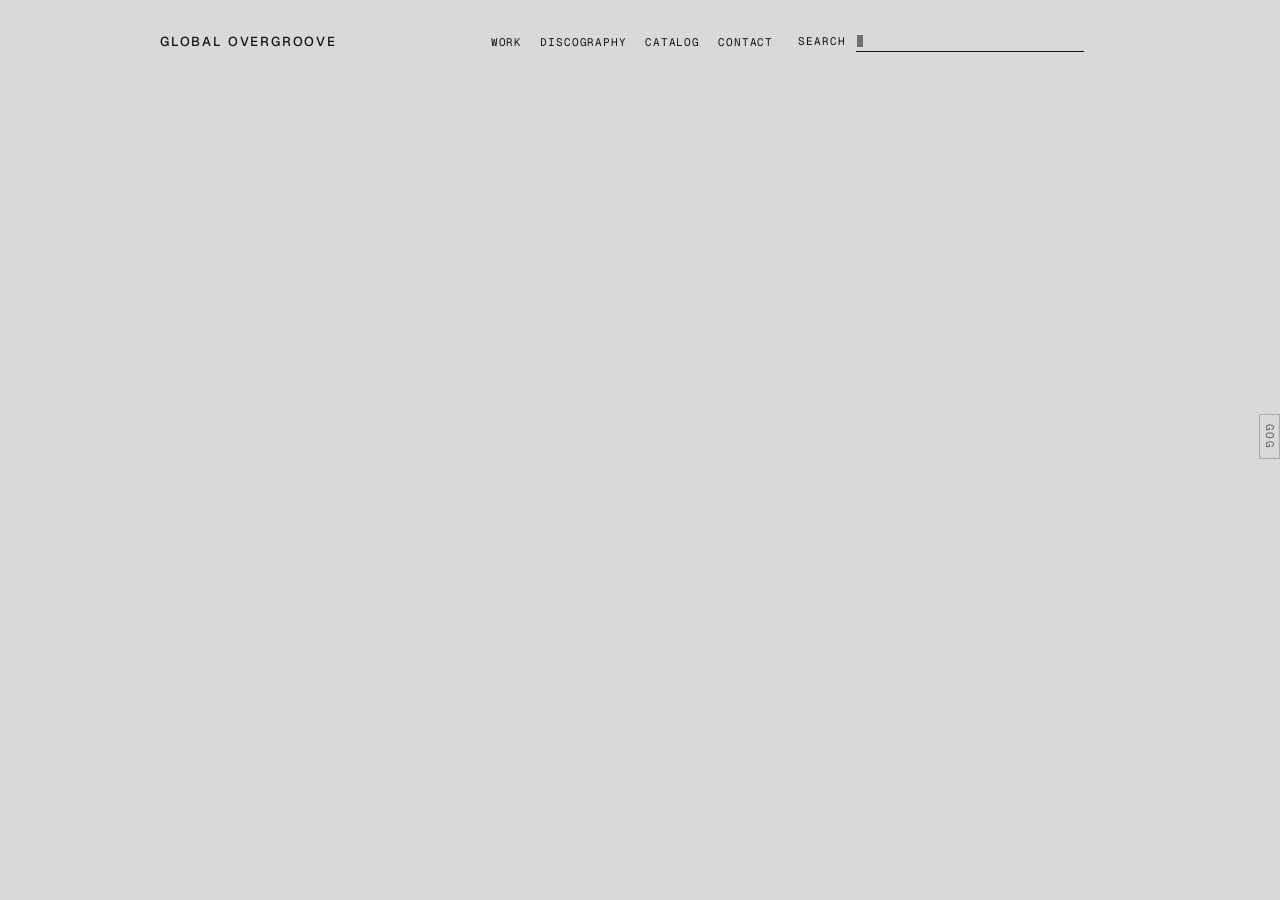
==== index.html @ 523c3e11 "Projects: no dot headings, no bottom index number; landing side banner in quiet silver Geist Mono Co" ====
<!DOCTYPE html>
<html lang="en">
<head>
<meta charset="utf-8">
<meta name="viewport" content="width=device-width, initial-scale=1, viewport-fit=cover">

<!-- =====================================================================
     LANDING PAGE  (site root: /index.html)
     CONTENT BLOCK  -  THIS IS THE ONLY PART YOU NEED TO EDIT HERE
     =====================================================================
     The site title and the menu (always open here, with the search) come
     from assets/site.js. Below them, optional info lines, text and an image.

     Rules:
       - Keep the quotation marks "like this" and the commas at line ends.
       - A quotation mark inside a value needs a backslash: "12\" LP"
     ===================================================================== -->
<script>
const PAGE = {

  root: "",                      // path back to the site root: "" here (top folder)
  menuFixed: true,               // the menu is always open on this page, without the arrow

  browserTitle: "Global Overgroove",     // text on the browser tab
  sideTab: "GOG",                // text in the black box on the right edge. "" hides it

  /* ---- INFO LINES (left column):  [ "label", "value" ]. [] hides them ---- */
  info: [],

  /* ---- TEXT (left column): list of paragraphs, [] hides it ---------- */
  text: [],

  /* ---- IMAGE (right column, 3:2 landscape). "" = no image ----------- */
  figure: { src: "", alt: "" },
};
</script>
<!-- ===================== END OF CONTENT BLOCK ===================== -->

<title>Global Overgroove</title>
<link rel="preconnect" href="https://fonts.googleapis.com">
<link rel="preconnect" href="https://fonts.gstatic.com" crossorigin>
<link href="https://fonts.googleapis.com/css2?family=Geist:wght@400;500;600&family=Geist+Mono:wght@400;500&family=IBM+Plex+Sans+Condensed:wght@400;500;700&family=IBM+Plex+Mono:wght@400;500&family=Zen+Kaku+Gothic+New:wght@400;500;700&display=swap" rel="stylesheet">
<link rel="stylesheet" href="assets/base.css">
<script src="assets/site.js"></script>
<style>
/* landing page only: the same two columns as the list pages */
/* side banner: quiet, silver like the page, small Geist Mono */
.tab-side{background:var(--paper);color:var(--ink);box-shadow:inset 0 0 0 1px var(--rule);font:400 11px/1 var(--nav-mono);letter-spacing:.12em;padding:10px 5px;opacity:.6}
.cols{display:grid;grid-template-columns:minmax(0,1fr) minmax(0,2fr);gap:0 22px;align-items:start;margin-top:28px}
.text{margin:0 0 18px}
.text p{margin:0 0 .8em;font:400 15px/1.55 var(--label);hyphens:auto}
.text p:last-child{margin-bottom:0}
.meta{display:grid;grid-template-columns:auto 1fr;gap:4px 28px;margin:0 0 18px;font-size:14px}
.meta dt{letter-spacing:.14em}
.meta dd{margin:0;font-family:var(--value);font-size:13px}
.fig-wrap{margin:0}
.frame{position:relative;aspect-ratio:1.6/1}
.frame img{position:absolute;inset:0;width:100%;height:100%;object-fit:cover;display:block;background:var(--paper)}
[hidden]{display:none!important}
@media (max-width:760px){.cols{grid-template-columns:minmax(0,1fr)}}
</style>
</head>
<body>
<div class="page" id="top">

  <h1 class="sr" id="h1">Global Overgroove</h1>
  <nav class="site" id="site"></nav>

  <div class="tabs-side" id="tabs-side"><div class="tab-side" id="tab-side" aria-hidden="true"></div></div>

  <div class="cols" id="cols">
    <main>
      <dl class="meta" id="info"></dl>
      <div class="text" id="text"></div>
    </main>
    <aside>
      <figure class="fig-wrap" id="fig"></figure>
    </aside>
  </div>
</div>

<script src="assets/base.js"></script>
<!-- LANDING BUILDER. Reads the PAGE block above. No need to edit. -->
<script>
(function(){
  try {
    var C = PAGE, root = C.root || '', S = (typeof SITE !== 'undefined') ? SITE : {};
    function $(id){ return document.getElementById(id); }
    function el(tag, cls, text){ var e=document.createElement(tag); if(cls) e.className=cls; if(text!=null) e.textContent=text; return e; }

    document.title = C.browserTitle;
    if (S.title) $('h1').textContent = S.title;
    if (C.sideTab) $('tab-side').textContent = C.sideTab;
    else { $('tabs-side').remove(); document.querySelector('.page').classList.add('no-tabs'); }

    (C.info || []).forEach(function(r){ $('info').appendChild(el('dt', null, r[0])); $('info').appendChild(el('dd', null, r[1])); });
    $('info').hidden = !(C.info || []).length;
    (C.text || []).forEach(function(t){ var p = el('p'); p.innerHTML = t; $('text').appendChild(p); });
    $('text').hidden = !(C.text || []).length;

    var f = C.figure || {};
    if (f.src){ var fr = el('div', 'frame'), im = new Image(); im.src = root + f.src; im.alt = f.alt || ''; im.onerror = function(){ im.hidden = true; }; fr.appendChild(im); $('fig').appendChild(fr); }
    $('cols').hidden = !(C.info || []).length && !(C.text || []).length && !f.src;
  } catch (e) {
    console.error(e);
    document.body.insertAdjacentHTML('afterbegin', '<p style="padding:12px;font:14px monospace">Content error: check the quotation marks and commas in the content block at the top of the file.</p>');
  }
})();
</script>
</body>
</html>
---- assets/base.css ----
/* BASE STYLE SHEET - shared by every page: colours, fonts, menu, logo, index tabs.
   Colours are the variables just below (paper / ink / rule); fonts are --label and --value.

   COLOUR SCHEME: light silver on every device (the visitor's dark mode is ignored).
   The dark accents are the ink elements: side tab, hovered rows, and the cover panel on
   Work, Discography and Catalog (see assets/list.css).
   To go back to following the visitor's light / dark setting, use the earlier values:
     light  --paper:#ECEBE6; --ink:#141413; --rule:#8d8b84; --tab-text:#ECEBE6
     dark   --paper:#171716; --ink:#E6E4DD; --rule:#6b6963; --tab-text:#171716  (inside @media (prefers-color-scheme:dark)) */
:root{
  --paper:#D9DAD8; --ink:#121313; --rule:#8a8c89; --tab-text:#D9DAD8; --accent:#7a3cf0;
  color-scheme:light;
  --label:"IBM Plex Sans Condensed","Zen Kaku Gothic New","Arial Narrow",Arial,sans-serif;
  --value:"IBM Plex Mono","Zen Kaku Gothic New",ui-monospace,Menlo,Consolas,monospace;
  --nav:"Geist","Helvetica Neue",Arial,sans-serif;     /* site title: the face of the page headings */
  --nav-mono:"Geist Mono",ui-monospace,Menlo,Consolas,monospace;   /* menu sections and search: the small label face */
  box-sizing:border-box;
  padding-top:env(safe-area-inset-top,0px);
  padding-bottom:env(safe-area-inset-bottom,0px);
}
*,*::before,*::after{box-sizing:border-box}
html{height:100%;scroll-behavior:smooth;scroll-padding-top:56px}
body{margin:0;background:var(--paper);color:var(--ink);font-family:var(--label);font-size:15px;line-height:1.35;min-height:100%}
.page{position:relative;max-width:1000px;margin:0 auto;padding:28px 56px 48px 20px;overflow-x:clip}
.page.no-tabs{padding-right:20px}
a{color:inherit;text-decoration-thickness:1px;text-underline-offset:3px}
a:focus-visible,button:focus-visible{outline:3px solid var(--ink);outline-offset:2px}
.sr{position:absolute;width:1px;height:1px;overflow:hidden;clip:rect(0 0 0 0);white-space:nowrap}

/* site bar: logo (links home) + menu title; stays visible while scrolling */
.site{position:relative;z-index:8;margin:0 0 12px;display:flex;flex-direction:column;align-items:stretch;gap:8px;background:var(--paper)}
.site-head{display:flex;align-items:center;gap:4px;min-height:24px}
.site-title{font:500 13px/1.3 var(--nav);letter-spacing:.14em;text-decoration:none;white-space:nowrap}
.site-title:hover{opacity:.7}
.logo{display:block;flex:none;width:20px;height:20px;color:var(--ink)}
.logo svg,.logo img{display:block;width:100%;height:100%}
.logo img{object-fit:contain;object-position:left center}
.logo:hover{opacity:.7}
.logo .ink{fill:currentColor}
.logo .cut{fill:var(--paper);stroke:none}
.logo .cutl{fill:none;stroke:var(--paper);stroke-linecap:round}

/* menu title + small thin chevron (right when closed, down when open) */
/* the arrow next to the title: opens and closes the menu */
.site-btn{display:flex;align-items:center;justify-content:center;width:22px;height:22px;background:transparent;color:var(--ink);border:0;padding:0;cursor:pointer}
.site-btn:hover::after{opacity:1}
.site-btn::after,.sub-btn::after{content:"";flex:none;width:4px;height:4px;border-right:1px solid currentColor;border-bottom:1px solid currentColor;opacity:.6;transform:rotate(-45deg);transition:transform .15s}
.site-btn[aria-expanded=true]::after,.sub-btn[aria-expanded=true]::after{transform:rotate(45deg) translate(-1px,-1px)}

/* menu list */
.site-menu{position:static;margin:0;padding:0;list-style:none;background:var(--paper);border-top:1px solid var(--rule);border-bottom:1px solid var(--rule)}
.site-menu li+li{border-top:1px solid var(--rule)}
.site-menu a{display:block;padding:6px 12px 6px 8px;font:400 11px/1.3 var(--nav-mono);letter-spacing:.08em;text-transform:uppercase;text-decoration:none}
.site-menu a::before{content:"";display:inline-block;width:1.2em}
.site-menu a[aria-current]::before{content:"\25CF"}
.site-menu a:hover,.site-menu a:focus-visible{background:var(--ink);color:var(--paper);outline:none}

/* sub-list: a line with its own chevron; the list folds open underneath, indented */
.sub-row{display:flex;align-items:stretch}
.sub-row>a{flex:1}
.sub-btn{display:flex;align-items:center;gap:.8em;background:transparent;color:inherit;border:0;padding:6px 12px 6px 8px;font:inherit;font-size:14px;letter-spacing:.08em;cursor:pointer;text-align:left}
.sub-btn.only{flex:1}
.sub-btn.only::before{content:"";display:inline-block;width:1.2em;margin-right:-.8em}
.sub-row>a+.sub-btn{border-left:1px solid var(--rule);padding:6px 12px}
.sub-btn:hover,.sub-btn:focus-visible{background:var(--ink);color:var(--paper);outline:none}
.site-menu ul{list-style:none;margin:0;padding:0;border-top:1px solid var(--rule)}
.site-menu ul[hidden]{display:none}
.site-menu ul a{padding-left:24px;font-size:13px}

/* index tabs: top = this page; side = this page (+ the next page as an outlined link) */
.tab-top{position:absolute;top:28px;right:0;background:var(--ink);color:var(--tab-text);font:700 64px/1 var(--label);height:70px;padding:0 0 0 14px;width:124px;overflow:hidden;white-space:nowrap}
.tab-top span{display:block;transform:translateX(18px);padding-top:3px}
.tabs-side{position:fixed;right:0;top:46%;z-index:5;display:flex;flex-direction:column;align-items:flex-end;gap:6px}
.tab-side{background:var(--ink);color:var(--tab-text);writing-mode:vertical-rl;font:500 16px/1 var(--value);padding:16px 8px;letter-spacing:.06em}
a.tab-side{text-decoration:none;cursor:pointer;background:var(--paper);color:var(--ink);box-shadow:inset 0 0 0 1px var(--ink)}
a.tab-side:hover,a.tab-side:focus-visible{background:var(--ink);color:var(--tab-text);outline:none}

/* project pages: the side index shows the project's number (001, 002 ...) in Geist Mono, and the
   outlined box under it leads to the next project (assets/base.js numbers them from site.js) */
.tabs-side.idx{gap:4px}
.tabs-side.idx .tab-side{font:500 11px/1 var(--nav-mono);letter-spacing:.08em;padding:10px 5px}
/* close: a small square top right with a thin x; back to Work (or, in C-Pentane, to the inventory) */
.close{position:fixed;top:calc(30px + env(safe-area-inset-top,0px));right:max(16px,env(safe-area-inset-right,0px));width:20px;height:20px;background:var(--paper);color:var(--ink);box-shadow:inset 0 0 0 1px var(--rule);z-index:7}
.close::before,.close::after{content:"";position:absolute;left:50%;top:50%;width:9px;height:1px;background:currentColor;transform:translate(-50%,-50%) rotate(45deg)}
.close::after{transform:translate(-50%,-50%) rotate(-45deg)}
.close:hover,.close:focus-visible{background:var(--ink);color:var(--paper);box-shadow:none;outline:none}
.close::selection{background:none}
@media (max-width:760px){.close{top:calc(14px + env(safe-area-inset-top,0px));right:max(12px,env(safe-area-inset-right,0px));z-index:10}}
@media (pointer:coarse){.close{width:28px;height:28px}}

.foot{margin-top:6px;font:400 12px var(--value);display:flex;justify-content:space-between;gap:12px;flex-wrap:wrap}

@media (max-width:760px){
  .page{padding:20px 44px 40px 12px}
  .page.no-tabs{padding-right:12px}
  .tab-top{font-size:48px;height:56px;width:100px;top:20px}
  .tab-side{font-size:18px;padding:12px 6px}
  .tabs-side.idx .tab-side{font-size:11px;padding:9px 4px}
  /* phones: only the title line stays at the top while scrolling; the menu scrolls away under it */
  .site{display:contents}
  .site-head{position:sticky;top:0;z-index:9;background:var(--paper);margin:-12px 0 0;padding:12px 0 10px}
  .site-menu{margin:0 0 12px}
  .site-menu[hidden] + *{margin-top:0}
}
/* search in the menu: label, one thin underlined line with a blinking block cursor; results drop below */
.nav-search{position:relative;display:flex;align-items:baseline;gap:10px;padding:8px 8px 6px}
.nav-label{flex:none;font:400 11px/1.3 var(--nav-mono);letter-spacing:.08em;text-transform:uppercase;transition:opacity .25s;cursor:text}
.nav-search.filled .nav-label{opacity:.4}
.nq-wrap{position:relative;flex:1;min-width:0;display:flex;border-bottom:1px solid var(--rule)}
.nav-search:focus-within .nq-wrap{border-bottom-color:var(--ink)}
.nq-wrap input{flex:1;min-width:0;width:100%;border:0;background:transparent;color:var(--ink);font:400 11px/1.3 var(--nav-mono);letter-spacing:.04em;padding:2px 0;outline:none;border-radius:0;-webkit-appearance:none;appearance:none;caret-color:transparent}
.nq-wrap.native input{caret-color:var(--ink)}
.nq-wrap input::-webkit-search-cancel-button{display:none}
.nq-measure{position:absolute;visibility:hidden;white-space:pre;font:400 11px var(--nav-mono);letter-spacing:.04em;pointer-events:none}
.nq-cursor{position:absolute;top:50%;left:0;width:6px;height:12px;margin-top:-6px;background:#6f706e;pointer-events:none;animation:nq-blink 1.06s steps(1,end) infinite}
.nq-cursor.typing{animation:none}
.nq-cursor[hidden]{display:none}
@keyframes nq-blink{0%{opacity:1}50%{opacity:0}}
.nav-hits{position:absolute;left:0;top:100%;margin:4px 0 0;padding:0;list-style:none;width:420px;max-width:calc(100vw - 32px);background:var(--paper);border:1px solid var(--rule);z-index:10}
.nav-hits li+li{border-top:1px solid var(--rule)}
.site-menu .nav-hits a,.nav-hits .soon,.nav-hits .none{display:flex;justify-content:space-between;align-items:baseline;gap:12px;padding:5px 8px;text-transform:none;letter-spacing:0}
.site-menu .nav-hits a::before{display:none}
.nav-hits b{font:500 12px/1.3 var(--nav);letter-spacing:.01em;white-space:nowrap;overflow:hidden;text-overflow:ellipsis}
.nav-hits span{font:400 10px var(--nav-mono);opacity:.7;white-space:nowrap}
.nav-hits .soon{opacity:.6}
.nav-hits .none{font:400 11px var(--nav-mono);opacity:.6}
.site-menu .nav-hits a.active{background:var(--ink);color:var(--paper)}
@media (prefers-reduced-motion:reduce){.nq-cursor{animation:none}.nav-label{transition:none}}

/* desktop: the menu opens to the right of the title as one line of sections;
   the chevron turns to point back left while it is open. Phones keep the vertical list above. */
@media (min-width:761px){
  /* the nav follows the list pages' two columns: title over the left column,
     the menu starting where the right column starts, so it lines up with the tables on every page */
  .site{position:sticky;top:env(safe-area-inset-top,0px);display:grid;grid-template-columns:minmax(0,1fr) minmax(0,2fr);gap:0 22px;align-items:center;min-height:28px}
  .site-menu{grid-column:2;display:flex;align-items:center;min-width:0;border:0;white-space:nowrap;margin-left:-1px}   /* section text starts where the table text starts */
  .site-menu[hidden]{display:none}
  .site-menu li+li{border-top:0}
  .site-menu a{position:relative;padding:3px 9px}
  .site-menu a::before{width:0}
  .site-menu a[aria-current]::before{content:"\25CF";position:absolute;left:1px;top:50%;transform:translateY(-52%);width:auto;margin:0;font-size:.65em}   /* the dot sits in the gap before the word */
  .nav-search{flex:1;min-width:120px;padding:0 0 0 16px}                 /* the search fills the rest of the row, up to the right edge */
  .nav-hits{left:auto;right:0}
  .site-btn[aria-expanded=true]::after{transform:rotate(135deg) translate(-1px,-1px)}
}


@media (pointer:coarse){.site-menu a,.sub-btn{padding-top:10px;padding-bottom:10px}}
/* phones zoom in on text fields under 16 px: keep search fields at 16 px on touch screens */
@media (pointer:coarse){.nq-wrap input,.nq-measure{font-size:16px}.nq-cursor{height:16px;margin-top:-8px;width:8px}}
@media (prefers-reduced-motion:reduce){html{scroll-behavior:auto}.site-btn::after,.sub-btn::after{transition:none}}
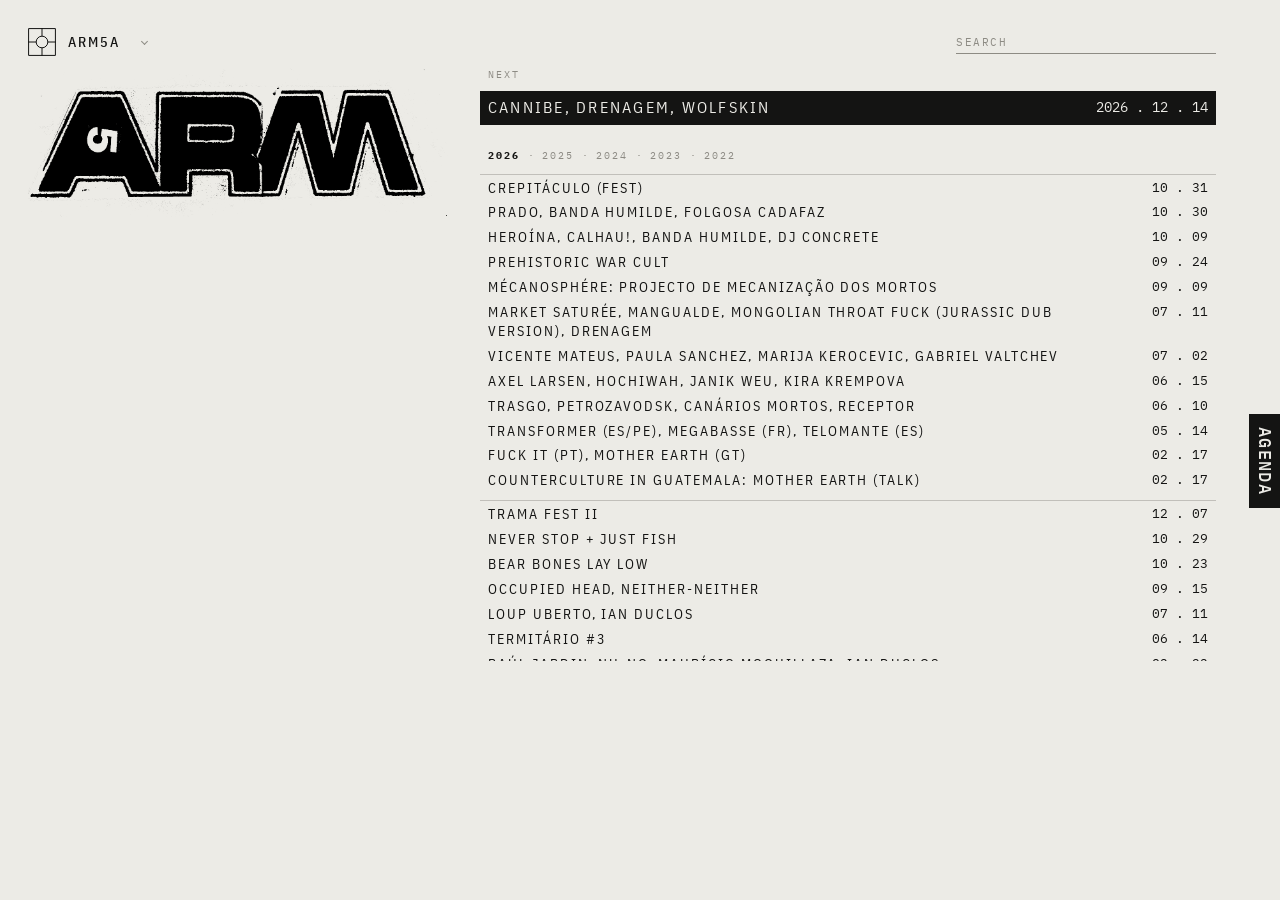
==== commit edcf2a31: "Agenda as landing page; treated posters (webp) and logo Co-Authored-By: Claude Sonnet 5.5 <noreply@a" ====
--- a/index.html
+++ b/index.html
@@ -4,103 +4,881 @@
 <meta charset="utf-8">
 <meta name="viewport" content="width=device-width, initial-scale=1, viewport-fit=cover">
 
+<!-- #####################################################################
+     HOW THIS FILE IS ORGANISED
+     #####################################################################
+     You only ever edit the three blocks right below, in this order:
+
+       1. AGENDA       the lines of the agenda: title, date and the name of its details.   (edit most often)
+       2. EVENT TEXTS  the text of each event, one named entry per event: poster, venue, time, text, link.
+       3. SETTINGS     menu, logo, side tab, image, table height.                            (edit rarely)
+
+     Everything after the line "END OF CONTENT" is code and does not need editing.
+
+     How the blocks connect: a line of the AGENDA can end with a name, for example "cannibe".
+     When someone clicks that line, the entry called cannibe in EVENT TEXTS opens in the frame on the right.
+     A line without a name still shows, it just opens nothing.
+
+     To add an event:  1) add a line to the AGENDA   2) add an entry with the same name to EVENT TEXTS.
+
+     Rules for all three blocks:
+       - Keep the quotation marks "like this" and the commas at line ends (the last item of a list has no comma).
+       - A quotation mark inside a text needs a backslash: "12\" LP"
+       - Paragraphs may contain simple HTML, e.g. <em>italic</em> or <a href="...">a link</a>.
+       - Image and file paths are relative to the site root.
+     ##################################################################### -->
+
+
 <!-- =====================================================================
-     LANDING PAGE  (site root: /index.html)
-     CONTENT BLOCK  -  THIS IS THE ONLY PART YOU NEED TO EDIT HERE
+     1. AGENDA
      =====================================================================
-     The site title and the menu (always open here, with the search) come
-     from assets/site.js. Below them, optional info lines, text and an image.
-
-     Rules:
-       - Keep the quotation marks "like this" and the commas at line ends.
-       - A quotation mark inside a value needs a backslash: "12\" LP"
+     One [ "title", "date", "name" ] per line. The name is optional and must match an entry in EVENT TEXTS.
+     Each { title, rows } is a separate table with its own heading, shown in the order written here.
+     Add  tools: true  to a table to give it the search field and the year index (and the year rows).
+     (A plain [ ... ] list of lines still works: it becomes a table with no heading and no tools.)
+     Lines keep the order written here. A table taller than the height limit (see SETTINGS) scrolls.
+
+     YEARS (tables with tools: true): write the full date, year first ("2026 . 11 . 14"). The rows of that table show only
+     month and day ("11 . 14"); the year is read from the date and drives the year rows and the year index. Whenever the year changes from one line to the next,
+     a small year row appears by itself (and stays pinned at the top while you scroll). You never type the year rows.
+     Just keep the lines in order. A line whose date has no year (like "OUT") stays under the previous year.
+
+     SEARCH (same tables): the search field looks at the title, the date and the event's details and text (accents and capitals ignored).
+     ===================================================================== -->
+<script>
+const AGENDA = [
+
+  {   // TABLE 1: coming up. It sits on top, in the spotlight
+    title: "",                      // no heading: the black rows already say "coming up". Write "Upcoming" here to bring the heading back
+    rows: [
+      ["CANNIBE, DRENAGEM, WOLFSKIN",  "2026 . 12 . 14", "cannibe"],
+    ]
+  },
+
+  {   // TABLE 2: past events. It owns the search field and the year index (tools: true)
+    title: "",                      // no visible heading: the search line and the year rows already mark this table. Write "Past events" here to bring the heading back
+    tools: true,
+    rows: [
+    ["CREPITÁCULO (FEST)",  "2026 . 10 . 31", "crepitaculo"],
+    ["PRADO, BANDA HUMILDE, FOLGOSA CADAFAZ",          "2026 . 10 . 30"],
+    ["HEROÍNA, CALHAU!, BANDA HUMILDE, DJ CONCRETE ",                 "2026 . 10 . 09"],
+    ["PREHISTORIC WAR CULT",          "2026 . 09 . 24"],
+    ["MÉCANOSPHÉRE: PROJECTO DE MECANIZAÇÃO DOS MORTOS",          "2026 . 09 . 09"],
+    ["MARKET SATURÉE, MANGUALDE, MONGOLIAN THROAT FUCK (JURASSIC DUB VERSION), DRENAGEM",          "2026 . 07 . 11"],
+    ["VICENTE MATEUS, PAULA SANCHEZ, MARIJA KEROCEVIC, GABRIEL VALTCHEV",          "2026 . 07 . 02"],
+    ["AXEL LARSEN, HOCHIWAH, JANIK WEU, KIRA KREMPOVA",          "2026 . 06 . 15"],
+    ["TRASGO, PETROZAVODSK, CANÁRIOS MORTOS, RECEPTOR",          "2026 . 06 . 10","trasgo"],
+    ["TRANSFORMER (ES/PE), MEGABASSE (FR), TELOMANTE (ES)",          "2026 . 05 . 14"],
+    ["FUCK IT (PT), MOTHER EARTH (GT)",          "2026 . 02 . 17","gallaecian"],
+    ["COUNTERCULTURE IN GUATEMALA: MOTHER EARTH (TALK)",          "2026 . 02 . 17"],
+
+    ["TRAMA FEST II",  "2025 . 12 . 07"],
+    ["NEVER STOP + JUST FISH",  "2025 . 10 . 29"],
+    ["BEAR BONES LAY LOW",  "2025 . 10 . 23"],
+    ["OCCUPIED HEAD, NEITHER-NEITHER",  "2025 . 09 . 15","occupied"],
+    ["LOUP UBERTO, IAN DUCLOS",  "2025 . 07 . 11"],
+    ["TERMITÁRIO #3",  "2025 . 06 . 14","termitario"],
+    ["RAÚL JARDIN, NU-NO, MAURÍCIO MOQUILLAZA, IAN DUCLOS",  "2025 . 03 . 23"],
+    ["TV DINNER, MAURICIO MOQUILLAZA",  "2025 . 03 . 18","tvdinner"],
+    ["KARA KONCHAR, NEURODANCER",  "2025 . 02 . 01"],
+    ["ENTERRADOS NO JARDIM",  "2025 . 02 . 01","enterrados"],
+
+    ["HOLOCAUSTO CANIBAL, DRENAGEM, DISTROFIA",  "2024 . 12 . 07","holocausto"],
+    ["P/O MASSACRE, VOMIT-SELF",  "2024 . 11 . 11","massacre"],
+    ["NÂR",  "2024 . 11 . 03","nar"],
+    ["MECANOSPHERE, INSOMNIA, BUTTERFUCK",  "2024 . 10 . 12"],
+    ["DYLON BASTON, IAN DUCLOS",  "2024 . 10 . 11"],
+    ["KENJI SIRATORI, RUI BAIÃO",  "2024 . 07 . 06","booklaunch"],
+    ["VOMIT-SELF, IAN DUCLOS",  "2024 . 07 . 06","booklaunch"],
+    ["THE END OF LEVIATÃ (FEST)",  "2024 . 06 . 22","leviata"],
+    ["TRASGO, KASTRATA, RAMRIFE X ECLIPSE JUGULAR",  "2024 . 06 . 10"],
+    ["TRAUMÁTICO DESMAME, DISTROFIA, J. AERNUS & B. VARVOHZA, RAMRIFE, DURVENA CABINA",  "2024 . 05 . 25","distrofia"],
+    ["SENSOR, ECLIPSE JUGULAR, FUHRER DUHRER, RONCOS",  "2024 . 03 . 23"],
+    ["CAVERNÂNCIA, INSOLÊNCIA, STINGING NETTLE, TRASGO",  "2024 . 02 . 24"],
+
+    ["KAELEN GHANDI, IAN DUCLOS",  "2023 . 12 . 11"],
+    ["KEVIN MURRAY",  "2023 . 07 . 21"],
+    ["LAURA COCKS, IAN DUCLOS, ANTÓNIO FEITEIRA",  "2023 . 04 . 08"],
+
+    ["SENSOR",  "2022 . 07 . 10"],
+
+    ]
+  }
+
+];
+</script>
+
+
+<!-- =====================================================================
+     2. EVENT TEXTS
+     =====================================================================
+     One entry per event, named like in the AGENDA. All fields are optional:
+       poster         image file, e.g. "assets/img/posters/2026-11-14.jpg"  (dotted placeholder until the file exists)
+       alt            short description of the poster, for screen readers
+       place          short line shown under the title in the agenda row, e.g. "Lisboa, Galeria X" (also searchable)
+       details        list of [ "label", "value" ] shown under the poster (venue, time, entry ...)
+       text           a paragraph, or a list of paragraphs
+       link, linkText address and the words shown for it
+     ===================================================================== -->
+<script>
+const TEXTS = {
+
+  crepitaculo: {
+    poster: "assets/img/agenda/261031-crepitaculo.webp",
+    alt: "Poster: Crepitáculo, 31 October 2026"
+  },
+
+  trasgo: {
+    poster: "assets/img/agenda/260610-arm5-hekatombe.webp",
+    alt: "Poster: ARM5A x Hekatombe, 10 June 2026"
+  },
+
+  gallaecian: {
+    poster: "assets/img/agenda/260217-gallaecian-cult.webp",
+    alt: "Poster: Gallaecian Cult & Enfermo Distro, 17 February"
+  },
+
+  occupied: {
+    poster: "assets/img/agenda/250915-occupied-head.webp",
+    alt: "Poster: Occupied Head, Neither-Neither"
+  },
+
+  termitario: {
+    poster: "assets/img/agenda/250614-termitario-3.webp",
+    alt: "Poster: Termitário #3, António Baião"
+  },
+
+  tvdinner: {
+    poster: "assets/img/agenda/250318-tv-dinner.webp",
+    alt: "Poster: TV Dinner, Maurizio Moquillaza"
+  },
+
+  enterrados: {
+    poster: "assets/img/agenda/250201-enterrados-no-jardim.webp",
+    alt: "Poster: Enterrados no Jardim, 1 February"
+  },
+
+  holocausto: {
+    poster: "assets/img/agenda/241207-holocausto-canibal.webp",
+    alt: "Poster: Holocausto Canibal, Drenagem, Distrofia"
+  },
+
+  massacre: {
+    poster: "assets/img/agenda/241111-vomit-self.webp",
+    alt: "Poster: Vomit-Self, P/O Massacre, 11 November"
+  },
+
+  nar: {
+    poster: "assets/img/agenda/241103-nar.webp",
+    alt: "Poster: Nâr, 3 November"
+  },
+
+  booklaunch: {
+    poster: "assets/img/agenda/240706-book-launch.webp",
+    alt: "Poster: Book launch: Kenji Siratori, Rui Baião, Ian Duclos, Vomit Self"
+  },
+
+  leviata: {
+    poster: "assets/img/agenda/240622-the-end-of-leviata.webp",
+    alt: "Poster: The End of Leviatã, 22 June"
+  },
+
+  distrofia: {
+    poster: "assets/img/agenda/240525-distrofia-traumatico-desmame.webp",
+    alt: "Poster: Distrofia, Traumático Desmame, Ramrife, 25 May"
+  }
+
+};
+</script>
+
+
+<!-- =====================================================================
+     3. SETTINGS
      ===================================================================== -->
 <script>
 const PAGE = {
 
-  root: "",                      // path back to the site root: "" here (top folder)
-  menuFixed: true,               // the menu is always open on this page, without the arrow
-
-  browserTitle: "Global Overgroove",     // text on the browser tab
-  sideTab: "GOG",                // text in the black box on the right edge. "" hides it
-
-  /* ---- INFO LINES (left column):  [ "label", "value" ]. [] hides them ---- */
-  info: [],
-
-  /* ---- TEXT (left column): list of paragraphs, [] hides it ---------- */
-  text: [],
-
-  /* ---- IMAGE (right column, 3:2 landscape). "" = no image ----------- */
-  figure: { src: "", alt: "" },
+  /* ---- WHERE THIS PAGE LIVES ---------------------------------------- */
+  root: "",                      // path back to the site root: "" here, "../" one folder down, "../../" two down
+
+  /* ---- SITE MENU (small sticky title; click it to open the list) ---- */
+  site: {
+    title: "ARM5A",
+    links: [                             // [ "text", "link" ]. "#..." jumps to a section of this page.
+      ["Work",        "work/"],          // anything else opens that page (folder or file, relative to the site root)
+      ["Discography", "discography/"],
+      ["Contact",     "contact/"]
+    ]                                    // an empty list [] shows the title only, without a menu
+  },
+
+  /* ---- THE FLY (a badly animated easter egg over the past events table) -- */
+  fly: { href: "crypt/", label: "Fly" },   // a small fly buzzes around inside the table, under the first entry. Squash it (click it) and the page href opens (relative to the site root, like the menu links).
+                                 // href: "" = no fly.   label = the hidden name for screen readers
+
+  upcomingLabel: "NEXT",         // tiny grey word above the black upcoming rows. "" = none
+
+  /* ---- COLOURS ------------------------------------------------------ */
+  theme: "light",                // "light" = always the light paper;  "dark" = always dark;  "auto" = follow the visitor's device setting
+
+  /* ---- PAGE IDENTITY ------------------------------------------------ */
+  browserTitle: "ARM5A",         // text on the browser tab
+  logo: { src: "", alt: "Home", mark: "registration" },  // small mark left of the menu title, links to the site root.
+                                   // Empty src = a placeholder mark, mark: "registration" (square, circle, crosshair), "lens" (black ellipse, tall ring, side wedges) or "cross" (both combined)
+                                   // Use a small square SVG or PNG with a transparent background (it is shown up to 28 x 28 px), e.g. "assets/img/logo.svg"
+  sideLabel: "AGENDA",            // text on the vertical side tab. "" = show the page number instead
+  showTabs: true,                // true = show the side tab; false = hide it
+  number: 0,                     // page number (used when sideLabel is empty, and for the next-page box)
+  nextPage: "",                  // optional: page the second side box links to, e.g. "work/". It then shows number+1
+
+  /* ---- AGENDA TABLES ------------------------------------------------ */
+  agendaMaxHeight: "55vh",       // height limit of each agenda block; a longer block scrolls. Any CSS length: "400px", "60vh"
+  agendaSearch: true,            // true = small search field above the agenda; false = hide it
+  agendaYearIndex: true,         // true = a row of years above the agenda that jump to each year (only shown when there is more than one year)
+  agendaAuto: true,              // true = every event is sorted by today's date: today or later goes to the first table (soonest first),
+                                 //        earlier goes to the table with tools: true (newest first). You can write all events in either table.
+                                 //        false = each event stays in the table where it is written
+  openNext: true,                // true = the frame opens on the next upcoming event (if it has a poster) instead of the halftone image
+  emptyUpcoming: "No dates announced",   // line shown when the first table has no event
+
+  /* ---- INTRO TEXT (optional): list of paragraphs, [] hides it ------- */
+  text: [""],
+
+  /* ---- LOGO IN THE LEFT COLUMN (shown until an event is opened) ---------- */
+  restLogo: { src: "assets/img/arm5a-logo.png", alt: "ARM5" },
+                                 // black logo on a transparent background (it turns white in dark mode by itself). "" = show the figure below instead
+
+  /* ---- IMAGE (left column, 3:2 landscape, no border, no caption). Used only when restLogo.src is empty; empty src = halftone grayscale placeholder ---- */
+  figure: { src: "", alt: "" }
 };
 </script>
-<!-- ===================== END OF CONTENT BLOCK ===================== -->
-
-<title>Global Overgroove</title>
+<!-- ===================== END OF CONTENT ===================== -->
+
+<title>ARM5A</title>
 <link rel="preconnect" href="https://fonts.googleapis.com">
 <link rel="preconnect" href="https://fonts.gstatic.com" crossorigin>
-<link href="https://fonts.googleapis.com/css2?family=Geist:wght@400;500;600&family=Geist+Mono:wght@400;500&family=IBM+Plex+Sans+Condensed:wght@400;500;700&family=IBM+Plex+Mono:wght@400;500&family=Zen+Kaku+Gothic+New:wght@400;500;700&display=swap" rel="stylesheet">
-<link rel="stylesheet" href="assets/base.css">
-<script src="assets/site.js"></script>
+<link href="https://fonts.googleapis.com/css2?family=IBM+Plex+Sans+Condensed:wght@400;500;700&family=IBM+Plex+Mono:wght@400;500&family=Zen+Kaku+Gothic+New:wght@400;500;700&display=swap" rel="stylesheet">
 <style>
-/* landing page only: the same two columns as the list pages */
-/* side banner: quiet, silver like the page, small Geist Mono */
-.tab-side{background:var(--paper);color:var(--ink);box-shadow:inset 0 0 0 1px var(--rule);font:400 11px/1 var(--nav-mono);letter-spacing:.12em;padding:10px 5px;opacity:.6}
-.cols{display:grid;grid-template-columns:minmax(0,1fr) minmax(0,2fr);gap:0 22px;align-items:start;margin-top:28px}
+/* STYLE SHEET. Same variables as the other pages. It moves to assets/css/style.css in the next step.
+   --frame is the thickness of the outer lines of the tables: 1px = light, 3px = heavy like the printed sheet. */
+:root{
+  --paper:#ECEBE6; --ink:#141413; --rule:#8d8b84; --tab-text:#ECEBE6; --frame:1px; --accent:#7a3cf0;
+  --label:"IBM Plex Sans Condensed","Zen Kaku Gothic New","Arial Narrow",Arial,sans-serif;
+  --value:"IBM Plex Mono","Zen Kaku Gothic New",ui-monospace,Menlo,Consolas,monospace;
+  box-sizing:border-box;
+  padding-top:env(safe-area-inset-top,0px);
+  padding-bottom:env(safe-area-inset-bottom,0px);
+}
+@media (prefers-color-scheme:dark){
+  :root:not([data-theme="light"]){--paper:#171716;--ink:#E6E4DD;--rule:#6b6963;--tab-text:#171716;--accent:#a98bff}
+}
+:root[data-theme="dark"]{--paper:#171716;--ink:#E6E4DD;--rule:#6b6963;--tab-text:#171716;--accent:#a98bff}
+*,*::before,*::after{box-sizing:border-box}
+html{height:100%;scroll-behavior:smooth;scroll-padding-top:56px}
+body{margin:0;background:var(--paper);color:var(--ink);font-family:var(--label);font-size:15px;line-height:1.35;min-height:100%}
+.page{position:relative;max-width:none;margin:0;padding:28px 64px 48px 28px;overflow-x:clip}   /* full width. For a centred, limited width instead: max-width:1400px;margin:0 auto */
+.page.no-tabs{padding-right:20px}
+a{color:inherit;text-decoration-thickness:1px;text-underline-offset:3px}
+a:focus-visible,button:focus-visible{outline:3px solid var(--ink);outline-offset:2px}
+::selection{background:var(--ink);color:var(--paper)}   /* selected text: the site's own ink/paper pair instead of the browser blue */
+mark{background:var(--ink);color:var(--paper);padding:0 1px}   /* search matches */
+.agenda tr:hover mark,.agenda tr.on mark,.agenda tr:has(.ev:focus-visible) mark{background:var(--paper);color:var(--ink)}
+
+/* site menu: small sticky title top-left; clicking it opens a ruled list of links */
+.site{position:sticky;top:env(safe-area-inset-top,0px);z-index:8;width:max-content;max-width:100%;margin:0 0 12px;display:flex;align-items:center;gap:12px;background:var(--paper);padding-right:8px}
+.logo{display:block;flex:none;width:28px;height:28px;color:var(--ink)}
+.logo svg,.logo img,.logo canvas{display:block;width:100%;height:100%}
+.logo img{object-fit:contain;object-position:left center}
+.logo:hover{opacity:.7}
+.sr{position:absolute;width:1px;height:1px;overflow:hidden;clip:rect(0 0 0 0);white-space:nowrap}
+.site-btn{display:block;background:var(--paper);color:var(--ink);border:0;padding:3px 8px 3px 0;font:500 14px/1.3 var(--label);letter-spacing:.14em;cursor:pointer;text-align:left}
+/* the open/close hint: a small thin chevron, pale and set apart from the title. Turns up when open; darkens on hover.
+   To change it: margin-left = distance from the title, width/height = size, border-color = colour. */
+.site-btn::after{content:"";display:inline-block;width:5px;height:5px;margin-left:1.6em;border:solid var(--rule);border-width:0 1px 1px 0;transform:translateY(-3px) rotate(45deg);transition:transform .15s}
+.site-btn:hover::after,.site-btn:focus-visible::after{border-color:var(--ink)}
+.site-btn[aria-expanded=true]::after{transform:translateY(1px) rotate(225deg)}
+.site-btn.static{cursor:default}
+.site-btn.static::after{content:""}
+.site-menu{position:absolute;top:100%;left:0;margin:2px 0 0;padding:0;list-style:none;min-width:200px;background:var(--paper);border:1px solid var(--rule)}
+.site-menu li+li{border-top:1px solid var(--rule)}
+.site-menu a{display:block;padding:6px 12px 6px 8px;font-size:14px;letter-spacing:.08em;text-decoration:none}
+.site-menu a::before{content:"";display:inline-block;width:1.2em}
+.site-menu a[aria-current]::before{content:"\25CF"}
+.site-menu a:hover,.site-menu a:focus-visible{background:var(--ink);color:var(--paper);outline:none}
+
+/* logo placeholder marks. "registration" uses the ink colour only; "lens" is ink plus paper-coloured cut-outs */
+.logo .ink{fill:currentColor}
+.logo .cut{fill:var(--paper);stroke:none}
+.logo .cutl{fill:none;stroke:var(--paper);stroke-linecap:round}
+
+/* side tabs: the label of this page, plus the next page as an outlined link when nextPage is set */
+.tabs-side{position:fixed;right:0;top:46%;z-index:5;display:flex;flex-direction:column;align-items:flex-end;gap:6px}
+.tab-side{background:var(--ink);color:var(--tab-text);writing-mode:vertical-rl;font:500 17px/1 var(--value);padding:13px 7px;letter-spacing:.08em}
+a.tab-side{text-decoration:none;cursor:pointer;background:var(--paper);color:var(--ink);box-shadow:inset 0 0 0 1px var(--ink)}
+a.tab-side:hover,a.tab-side:focus-visible{background:var(--ink);color:var(--tab-text);outline:none}
+
+/* two columns: LEFT (narrower) = the image, or the open event frame; RIGHT (wider) = the agenda tables stacked: upcoming, then past events with search and years. */
+.cols{display:grid;grid-template-columns:minmax(300px,420px) minmax(0,1fr);grid-template-areas:"fig past";gap:0 40px   /* the image / event frame keeps a fixed width; the agenda takes the rest */;align-items:start}
+.col-l{display:contents}
+aside{grid-area:fig;min-width:0}
+main{grid-area:past;min-width:0}      /* upcoming and past events stack in the right column; the frame / image on the left starts at the same height */
 .text{margin:0 0 18px}
+.text[hidden]{display:none}
 .text p{margin:0 0 .8em;font:400 15px/1.55 var(--label);hyphens:auto}
 .text p:last-child{margin-bottom:0}
-.meta{display:grid;grid-template-columns:auto 1fr;gap:4px 28px;margin:0 0 18px;font-size:14px}
+
+/* agenda: a table without lines, same type as the old info lines. A line is clickable; the open one stays black */
+.ag-scroll{margin:0 0 1.4em -8px;overflow:auto;scrollbar-width:thin;scrollbar-color:var(--rule) transparent}
+.ag-pad{flex:none}
+.ag-scroll{position:relative}
+.fly-zone{position:absolute;z-index:4;pointer-events:none;overflow:hidden}
+.fly-zone[hidden]{display:none}
+.fly{position:absolute;left:0;top:0;width:44px;height:44px;padding:10px;border:0;background:none;color:var(--ink);cursor:crosshair;pointer-events:auto;will-change:transform}
+.fly svg{display:block;width:100%;height:100%;overflow:visible;fill:none;stroke:currentColor;stroke-width:1.7;stroke-linecap:round;stroke-linejoin:round}
+.fly .fill{fill:var(--paper)}
+.fly .dot{fill:currentColor;stroke:none}
+.fly .eye{stroke-width:1.1}
+.fly .flap{animation:fly-flap .13s ease-in-out infinite alternate}
+.fly .flap.r{animation-name:fly-flap-r}
+.fly.rest .flap{animation-duration:.5s}
+@keyframes fly-flap{from{transform:rotate(-28deg)}to{transform:rotate(22deg)}}
+@keyframes fly-flap-r{from{transform:rotate(28deg)}to{transform:rotate(-22deg)}}
+@media (prefers-reduced-motion:reduce){.fly .flap{animation:none}}
+.fly.dead{cursor:default}
+.ag-scroll::-webkit-scrollbar{width:6px;height:6px}
+.ag-scroll::-webkit-scrollbar-thumb{background:var(--rule)}
+.agenda{width:100%;border-collapse:separate;border-spacing:0 2px;margin:0}
+.agenda th{font:400 14px/1.35 var(--label);letter-spacing:.14em;text-align:left;padding:2px 28px 2px 8px;vertical-align:top}
+.agenda td{width:1%;font:400 13px/1.4 var(--value);padding:2px 8px 2px 0;vertical-align:top;white-space:nowrap}
+.agenda tr:not(.yr){cursor:pointer}
+.agenda tr:not(.yr):hover>*,.agenda tr.on>*{background:var(--ink);color:var(--paper)}
+.agenda tr:has(.ev:focus-visible)>*{background:var(--ink);color:var(--paper)}
+.agenda .ev{font:inherit;letter-spacing:inherit;color:inherit;background:none;border:0;padding:0;margin:0;text-align:left;cursor:pointer}
+.agenda .ev:focus-visible{outline:2px solid var(--paper);outline-offset:1px}
+.agenda tr[hidden],.ag-scroll[hidden]{display:none}
+
+/* year rows: small, letter-spaced, a thin rule above; the current year stays pinned at the top of the scrolling table */
+.agenda .yr th{color:var(--rule);padding:6px 0 0;font:400 11px/1 var(--value);letter-spacing:.22em;border-bottom:1px solid color-mix(in srgb,var(--rule) 45%,transparent)}   /* year row: no visible text, just a dim hairline between years (45% of the grey: raise it for a stronger line). The year in view is shown in black in the year index */
+
+/* search field and year index, above the agenda */
+.ag-sec{margin:0 0 3.2em}
+.ag-sec:last-child{margin-bottom:0}
+.ag-head{margin:0 0 10px}
+.ag-head .ag-h{margin:0}
+.ag-ctrl[hidden]{display:none}
+.ag-ctrl{margin:0 0 2px}   /* the year index: the head line of the table. The year being read is shown in black */
+.ag-ctrl .ag-years{margin:0;line-height:14px}
+.agenda.up th{font-size:16px;padding:6px 28px 6px 8px}
+.agenda.up tr>*{background:var(--ink);color:var(--paper)}   /* upcoming events: solid black rows */
+.agenda.up tr:hover>*{opacity:.86}
+.agenda.up td{font-size:14px;padding:7px 8px 6px 0}
+.agenda .pl{display:block;margin-top:1px;font:400 12px/1.4 var(--value);letter-spacing:.04em;opacity:.7}
+.ag-tag{margin:0 0 7px;font:400 10px/14px var(--value);letter-spacing:.2em;color:var(--rule);text-transform:uppercase}   /* same quiet type as the year index */
+.agenda tr.ev-inline>*,.agenda.up tr.ev-inline>*{width:auto;white-space:normal;background:var(--paper);color:var(--ink);padding:4px 0 14px 8px;opacity:1}   /* phone: the open event sits in a row right under its line */
+.agenda tr.ev-inline{cursor:default}
+.agenda tr.ev-inline:hover>*{background:var(--paper);color:var(--ink);opacity:1}
+.ag-empty{margin:0 0 1.4em;font:400 13px/1.4 var(--value);letter-spacing:.06em;opacity:.6}
+.ag-h{margin:0 0 10px;font:700 15px/1.2 var(--label);letter-spacing:.14em;text-transform:uppercase}
+.ag-tools{position:absolute;top:30px;right:64px;z-index:9;width:260px;display:flex;align-items:center;gap:12px;min-width:0}   /* search: top-right corner */
+.page.no-tabs .ag-tools{right:20px}
+.ag-tools[hidden],.ag-years[hidden]{display:none}
+.ag-box{position:relative;flex:1 1 180px;min-width:0}
+.ag-box input{display:block;width:100%;font:400 11px/1.3 var(--value);color:var(--ink);background:transparent;border:0;border-bottom:1px solid var(--rule);border-radius:0;padding:5px 28px 4px 0;-webkit-appearance:none;appearance:none}
+.ag-box input::placeholder{color:var(--rule);letter-spacing:.14em}
+.ag-box input::-webkit-search-cancel-button{-webkit-appearance:none}
+.ag-box input:focus,.ag-box input:focus-visible{outline:none;border-bottom-color:var(--ink);box-shadow:0 1px 0 var(--ink)}   /* just a line; it turns black (and thickens) when typing */
+.ag-x{position:absolute;right:2px;top:50%;transform:translateY(-50%);background:none;border:0;color:var(--ink);font:400 16px/1 var(--value);padding:3px 7px;cursor:pointer}
+.ag-x[hidden]{display:none}
+.ag-count:empty{display:none}
+.ag-count{font:400 10px/1 var(--value);letter-spacing:.14em;color:var(--rule);white-space:nowrap}
+.ag-years{display:flex;flex-wrap:wrap;align-items:center;gap:4px 8px;margin:0 0 10px;font:400 10px/1.4 var(--value);color:var(--rule)}   /* small, grey, tech: size = font, colour = color */
+.ag-years button{background:none;border:0;padding:1px 0;margin:0;font:inherit;letter-spacing:.2em;color:inherit;cursor:pointer}
+.ag-years button:hover,.ag-years button:focus-visible{color:var(--ink);text-decoration:underline;text-underline-offset:3px}
+.ag-years button.on{color:var(--ink);font-weight:700}   /* the year in view */
+
+/* info lines (used inside the event frame) */
+.meta{display:grid;grid-template-columns:auto 1fr;gap:4px 28px;margin:2px 0 18px;font-size:14px}
 .meta dt{letter-spacing:.14em}
 .meta dd{margin:0;font-family:var(--value);font-size:13px}
+
+/* event frame (left column): poster, title, details, text, link. Stays in view while the past events scroll */
+aside{align-self:stretch}
+.detail{position:sticky;top:56px;border:1px solid var(--rule)}
+.detail[hidden]{display:none}
+.detail .close{position:absolute;top:6px;right:6px;z-index:2;background:var(--paper);color:var(--ink);border:1px solid var(--rule);font:500 11px/1 var(--label);letter-spacing:.14em;padding:4px 8px;cursor:pointer}
+.detail .close:hover,.detail .close:focus-visible{background:var(--ink);color:var(--paper)}
+.detail .flip{position:absolute;top:6px;left:6px;z-index:2;background:var(--paper);color:var(--ink);border:1px solid var(--rule);font:500 11px/1 var(--label);letter-spacing:.14em;padding:4px 8px;cursor:pointer}
+.detail .flip:hover,.detail .flip:focus-visible{background:var(--ink);color:var(--paper)}
+.detail .flip[hidden]{display:none}
+.detail .stage{position:relative}
+.detail .info{position:absolute;inset:0;z-index:1;overflow:auto;background:var(--paper);padding:40px 12px 12px;scrollbar-width:thin;scrollbar-color:var(--rule) transparent}
+.detail .info[hidden]{display:none}
+.detail.has-info .poster{cursor:pointer}
+.detail .poster{position:relative;aspect-ratio:3/4;min-height:300px;max-height:70vh;width:100%;background:radial-gradient(circle at 50% 50%,var(--rule) 0 1px,transparent 1.4px) 0 0/5px 5px}
+.detail .poster img{position:absolute;inset:0;width:100%;height:100%;object-fit:contain;display:block;background:var(--paper)}
+.detail .poster img[hidden]{display:none}
+.detail .body{padding:10px 12px 10px;border-top:1px solid var(--rule)}
+.detail h3{margin:0 0 2px;font:500 14px/1.3 var(--label);letter-spacing:.14em}
+.detail .when{font:400 13px/1.4 var(--value)}
+.detail .meta{margin:0 0 12px;gap:3px 18px;font-size:13px}
+.detail .meta dd{font-size:12px}
+.detail .meta[hidden]{display:none}
+.detail p{margin:0 0 .7em;font:400 14px/1.5 var(--label)}
+.detail .more{margin:0}
+
+/* image */
 .fig-wrap{margin:0}
-.frame{position:relative;aspect-ratio:1.6/1}
+.rest-logo[hidden]{display:none}
+.rest-logo{display:block;width:100%;max-width:420px;height:auto}
+@media (prefers-color-scheme:dark){:root:not([data-theme="light"]) .rest-logo{filter:invert(1)}}
+:root[data-theme="dark"] .rest-logo{filter:invert(1)}
+.halftone{aspect-ratio:1.6/1;background:radial-gradient(circle at 50% 50%,var(--ink) 0 1.1px,transparent 1.5px) 0 0/5px 5px;-webkit-mask-image:radial-gradient(ellipse 48% 44% at 52% 54%,#000 30%,transparent 100%);mask-image:radial-gradient(ellipse 48% 44% at 52% 54%,#000 30%,transparent 100%)}
+.frame{position:relative;aspect-ratio:1.6/1;background:radial-gradient(circle at 50% 50%,var(--rule) 0 1px,transparent 1.4px) 0 0/5px 5px}
 .frame img{position:absolute;inset:0;width:100%;height:100%;object-fit:cover;display:block;background:var(--paper)}
-[hidden]{display:none!important}
-@media (max-width:760px){.cols{grid-template-columns:minmax(0,1fr)}}
+.frame img[hidden]{display:none}
+
+@media (max-width:760px){
+  .page{padding:20px 44px 40px 12px}
+  .ag-tools,.page.no-tabs .ag-tools{position:static;width:auto;margin:0 0 14px}   /* phone: the search sits under the menu */
+  .page.no-tabs{padding-right:12px}
+  .cols{grid-template-columns:minmax(0,1fr)}
+  .cols{grid-template-areas:none}       /* phone: the logo, then the tables. The open event sits inside the table, right under its line */
+  main,aside{grid-area:auto}
+  aside{order:0;align-self:start;margin:6px 0 22px} main{order:1}
+  .rest-logo{max-width:230px}
+  .detail{position:relative;top:auto}   /* relative, so that Info and Close stay inside the frame */
+  .ag-scroll{max-height:none!important;overflow:visible}   /* phone: no scrolling box, the page itself scrolls */
+  .site{width:auto}
+  .ag-ctrl{position:sticky;top:40px;z-index:6;background:var(--paper);padding:8px 0 6px}   /* the year index stays in view under the menu */
+  .ag-box input{font-size:16px}         /* 16px: stops the browser from zooming in when the search is tapped */
+  .tab-side{font-size:18px;padding:12px 6px}
+}
+@media (prefers-reduced-motion:reduce){html{scroll-behavior:auto}tbody tr{transition:none}}
 </style>
 </head>
 <body>
+<!-- PAGE SKELETON. Empty containers: the builder script fills them from the PAGE block above. -->
 <div class="page" id="top">
 
-  <h1 class="sr" id="h1">Global Overgroove</h1>
-  <nav class="site" id="site"></nav>
-
+  <!-- site menu: the title button opens the list (filled from PAGE.site) and stays visible while scrolling -->
+  <h1 class="sr" id="h1"></h1>
+
+  <!-- site bar: logo (links home) + menu title. Stays visible while scrolling -->
+  <nav class="site" id="site" aria-label="Site">
+    <a class="logo" id="logo"></a>
+    <button type="button" class="site-btn" id="site-btn" aria-expanded="false" aria-controls="site-menu"><span id="site-title"></span></button>
+    <ul class="site-menu" id="site-menu" hidden></ul>
+  </nav>
+
+  <!-- search: top-right corner of the page (shown when PAGE.agendaSearch is true) -->
+  <div class="ag-tools" id="ag-tools" hidden>
+    <div class="ag-box">
+      <input type="search" id="ag-q" placeholder="SEARCH" aria-label="Search the agenda" autocomplete="off" spellcheck="false">
+      <button type="button" class="ag-x" id="ag-x" aria-label="Clear search" hidden>&times;</button>
+    </div>
+    <span class="ag-count" id="ag-count" aria-live="polite"></span>
+  </div>
+
+  <!-- side tab: this page's label (+ a link box to the next page when nextPage is set) -->
   <div class="tabs-side" id="tabs-side"><div class="tab-side" id="tab-side" aria-hidden="true"></div></div>
 
-  <div class="cols" id="cols">
+  <div class="cols">
+
+    <!-- left column: the image (no border, no caption) until a line is clicked; then the event frame -->
+    <div class="col-l">
+      <aside>
+        <figure class="fig-wrap" id="fig"></figure>
+        <section class="detail" id="detail" hidden aria-label="Event details">
+          <button type="button" class="close" id="d-close">Close</button>
+          <button type="button" class="flip" id="d-flip" aria-pressed="false" hidden>Info</button>
+          <div class="stage" id="d-stage">
+            <div class="poster" id="d-poster"></div>
+            <!-- the details sit behind the poster: click the poster (or the Info button) to read them, click again to go back -->
+            <div class="info" id="d-info" hidden>
+              <dl class="meta" id="d-meta"></dl>
+              <div id="d-text"></div>
+              <p class="more"><a id="d-link" target="_blank" rel="noopener" hidden></a></p>
+            </div>
+          </div>
+          <div class="body">
+            <h3 id="d-title"></h3>
+            <div class="when" id="d-date"></div>
+          </div>
+        </section>
+      </aside>
+    </div>
+
+    <!-- right column: the agenda tables built from AGENDA (upcoming first, then past events) and the optional intro text -->
     <main>
-      <dl class="meta" id="info"></dl>
+      <p class="ag-years" id="ag-years" hidden></p>   <!-- the builder places this under the heading row -->
+      <div id="agenda-up"></div>
+      <div id="agenda"></div>
       <div class="text" id="text"></div>
     </main>
-    <aside>
-      <figure class="fig-wrap" id="fig"></figure>
-    </aside>
+
   </div>
+
 </div>
 
-<script src="assets/base.js"></script>
-<!-- LANDING BUILDER. Reads the PAGE block above. No need to edit. -->
+<!-- BUILDER SCRIPT. Reads the PAGE block and fills the skeleton above. No need to edit. -->
 <script>
 (function(){
   try {
-    var C = PAGE, root = C.root || '', S = (typeof SITE !== 'undefined') ? SITE : {};
+    var C = PAGE, root = C.root || '';
+    if (C.theme === 'light' || C.theme === 'dark') document.documentElement.setAttribute('data-theme', C.theme);   // otherwise the device setting decides
     function $(id){ return document.getElementById(id); }
     function el(tag, cls, text){ var e=document.createElement(tag); if(cls) e.className=cls; if(text!=null) e.textContent=text; return e; }
-
+    function pad(n){ return String(n).padStart(3,'0'); }
+
+    // page identity
     document.title = C.browserTitle;
-    if (S.title) $('h1').textContent = S.title;
-    if (C.sideTab) $('tab-side').textContent = C.sideTab;
-    else { $('tabs-side').remove(); document.querySelector('.page').classList.add('no-tabs'); }
-
-    (C.info || []).forEach(function(r){ $('info').appendChild(el('dt', null, r[0])); $('info').appendChild(el('dd', null, r[1])); });
-    $('info').hidden = !(C.info || []).length;
-    (C.text || []).forEach(function(t){ var p = el('p'); p.innerHTML = t; $('text').appendChild(p); });
-    $('text').hidden = !(C.text || []).length;
-
-    var f = C.figure || {};
-    if (f.src){ var fr = el('div', 'frame'), im = new Image(); im.src = root + f.src; im.alt = f.alt || ''; im.onerror = function(){ im.hidden = true; }; fr.appendChild(im); $('fig').appendChild(fr); }
-    $('cols').hidden = !(C.info || []).length && !(C.text || []).length && !f.src;
+    $('h1').textContent = C.site ? C.site.title : C.browserTitle;   // hidden page heading for screen readers
+
+    // placeholder logo, two options (config: logo.mark):
+    //   "registration": a thin square with a circle and crosshair ticks, like a printer's registration mark (ink colour only)
+    //   "lens": a black ellipse with a tall hollow ring, a small crossbar and two wedges cutting in from the sides
+    function logoMark(host, which){
+      var marks = {
+        registration:
+          '<svg viewBox="0 0 24 24" aria-hidden="true" focusable="false"><rect x=".5" y=".5" width="23" height="23" fill="none" stroke="currentColor" vector-effect="non-scaling-stroke"/>' +
+          '<circle cx="12" cy="12" r="5" fill="none" stroke="currentColor" vector-effect="non-scaling-stroke"/>' +
+          '<path d="M12 0v7M12 17v7M0 12h7M17 12h7" stroke="currentColor" vector-effect="non-scaling-stroke"/></svg>',
+        lens:
+          '<svg viewBox="0 0 28 28" aria-hidden="true" focusable="false"><ellipse class="ink" cx="14" cy="14" rx="10.5" ry="13.2"/>' +
+          '<ellipse class="cutl" cx="14" cy="14" rx="3.2" ry="12.2" stroke-width="1.5"/>' +
+          '<path class="cutl" stroke-width="1.4" d="M10.9 16.4H17.1M17.1 12.4H15.4"/>' +
+          '<path class="cut" d="M0 12.2 7 15.2 0 18.4Z"/><path class="cut" d="M28 12 21 15 28 18.2Z"/></svg>'
+      };
+      host.innerHTML = marks[which] || marks.registration;
+    }
+
+    // logo: small mark left of the menu title, links to the site root. Empty src (or a missing file) = the placeholder mark
+    var logo = $('logo'), lg = C.logo || {};
+    logo.href = root || './';
+    logo.setAttribute('aria-label', lg.alt || 'Home');
+    if (lg.src) {
+      var lim = new Image(); lim.src = root + lg.src; lim.alt = '';
+      lim.onerror = function(){ logoMark(logo, lg.mark); };
+      logo.appendChild(lim);
+    } else logoMark(logo, lg.mark);
+
+    // side tab: text from sideLabel (or the page number); with nextPage set, a second outlined box (number+1) links to the next page
+    if (C.showTabs) {
+      $('tab-side').textContent = C.sideLabel || pad(C.number);
+      if (C.nextPage) {
+        var next = el('a', 'tab-side', pad(C.number + 1));
+        next.href = root + C.nextPage;
+        next.setAttribute('aria-label', 'Next page, ' + pad(C.number + 1));
+        $('tabs-side').appendChild(next);
+      }
+    } else {
+      $('tabs-side').remove();
+      document.querySelector('.page').classList.add('no-tabs');
+    }
+
+    // site menu: links to sections of this page; the section being read gets a bullet; closes after a click, outside click or Esc
+    var btn = $('site-btn'), menu = $('site-menu'), links = (C.site && C.site.links) || [], spy = [];
+    $('site-title').textContent = C.site ? C.site.title : '';
+    links.forEach(function(l){
+      var li = el('li'), a = el('a', null, l[0]), hash = l[1].charAt(0) === '#';
+      a.href = hash ? l[1] : root + l[1];
+      if (hash) spy.push({ a: a, id: l[1].slice(1) });
+      li.appendChild(a); menu.appendChild(li);
+    });
+    if (!links.length) { btn.classList.add('static'); btn.removeAttribute('aria-expanded'); btn.removeAttribute('aria-controls'); }
+    else {
+      var setOpen = function(o){ menu.hidden = !o; btn.setAttribute('aria-expanded', o); };
+      btn.addEventListener('click', function(){ setOpen(menu.hidden); });
+      menu.addEventListener('click', function(e){ if (e.target.closest('a')) setOpen(false); });
+      document.addEventListener('click', function(e){ if (!$('site').contains(e.target)) setOpen(false); });
+      document.addEventListener('keydown', function(e){ if (e.key === 'Escape' && !menu.hidden) { setOpen(false); btn.focus(); } });
+    }
+    function onScroll(){                      // mark the last section whose heading has reached the top
+      var cur = null;
+      spy.forEach(function(s){ var t = $(s.id); if (t && t.getBoundingClientRect().top <= 120) cur = s.a; });
+      spy.forEach(function(s){ if (s.a === cur) s.a.setAttribute('aria-current', 'location'); else s.a.removeAttribute('aria-current'); });
+    }
+    if (spy.length) { window.addEventListener('scroll', onScroll, { passive: true }); onScroll(); }
+
+    // agenda: one table per block of AGENDA (a blank line between blocks). Click a line: its entry in TEXTS opens in the frame on the right.
+    // Click the open line again, press Close or Esc to go back to the image.
+    var detail = $('detail'), figBox = $('fig'), current = null, asideEl = document.querySelector('aside');
+    var inl = el('tr', 'ev-inline'), inlTd = el('td'); inlTd.colSpan = 2; inl.appendChild(inlTd);   // phone: the row that holds the open event
+    function narrow(){ return window.matchMedia && matchMedia('(max-width:760px)').matches; }
+    function paragraphs(box, v){ box.innerHTML = ''; (Array.isArray(v) ? v : [v]).filter(Boolean).forEach(function(t){ var p = el('p'); p.innerHTML = t; box.appendChild(p); }); }
+    function showInfo(on){                               // poster <-> details, in the same frame (the frame never grows)
+      $('d-info').hidden = !on; $('d-info').scrollTop = 0;
+      var f = $('d-flip'); f.textContent = on ? 'Poster' : 'Info'; f.setAttribute('aria-pressed', on ? 'true' : 'false');
+    }
+    function toggleInfo(){ if (detail.classList.contains('has-info')) showInfo($('d-info').hidden); }
+    function dock(){                                     // desktop: the frame lives in the left column. Phone: it sits in a row under the clicked line
+      if (!current) return;
+      if (narrow()) { current.parentNode.insertBefore(inl, current.nextSibling); inlTd.appendChild(detail); figBox.hidden = false; }
+      else { if (inl.parentNode) inl.parentNode.removeChild(inl); asideEl.appendChild(detail); figBox.hidden = true; }
+    }
+    function openEvent(tr, ev, quiet){
+      if (current) { current.classList.remove('on'); current.querySelector('.ev').setAttribute('aria-expanded', 'false'); }
+      current = tr; tr.classList.add('on'); tr.querySelector('.ev').setAttribute('aria-expanded', 'true');
+      $('d-title').textContent = ev.title; $('d-date').textContent = (ev.date || '') + (ev.place ? '  \u00b7  ' + ev.place : '');
+      var pbox = $('d-poster'); pbox.innerHTML = ''; pbox.style.aspectRatio = '';
+      if (ev.poster) {                                   // the frame takes the poster's own proportions once it has loaded
+        var im = new Image(); im.alt = ev.alt || '';
+        im.onload = function(){ pbox.style.aspectRatio = im.naturalWidth + '/' + im.naturalHeight; };
+        im.onerror = function(){ im.hidden = true; };
+        im.src = root + ev.poster; pbox.appendChild(im);
+      }
+      var meta = $('d-meta'); meta.innerHTML = '';
+      (ev.details || []).forEach(function(r){ meta.appendChild(el('dt', null, r[0])); meta.appendChild(el('dd', null, r[1])); });
+      meta.hidden = !(ev.details && ev.details.length);
+      paragraphs($('d-text'), ev.text);
+      var lk = $('d-link'); lk.hidden = !ev.link;
+      if (ev.link) { lk.href = ev.link; lk.textContent = ev.linkText || 'More info'; }
+      var hasInfo = !!((ev.details && ev.details.length) || [].concat(ev.text || []).filter(Boolean).length || ev.link);
+      detail.classList.toggle('has-info', hasInfo); $('d-flip').hidden = !hasInfo;
+      showInfo(false);                                   // every event opens on its poster
+      detail.hidden = false; dock();
+      if (!quiet && narrow()) window.scrollTo({ top: tr.getBoundingClientRect().top + window.scrollY - 88, behavior: 'smooth' });   // phone: the line goes to the top, the poster is right under it
+    }
+    function closeEvent(quiet){
+      if (!current) return;
+      var b = current.querySelector('.ev'); current.classList.remove('on'); b.setAttribute('aria-expanded', 'false'); current = null;
+      detail.hidden = true; figBox.hidden = false;
+      if (inl.parentNode) inl.parentNode.removeChild(inl); asideEl.appendChild(detail);
+      if (quiet === true) return;
+      if (narrow()) b.scrollIntoView({ block: 'center' });
+      b.focus();
+    }
+    // blocks, search and years: each block remembers its rows so the search can hide them; each year remembers its first row
+    var blocks = [], yearFirst = {}, yearOrder = [];
+    function norm(s){ return String(s).normalize('NFD').replace(/[\u0300-\u036f]/g, '').toLowerCase(); }   // accents and capitals ignored
+    var toolsBlock = null;
+    // PAGE.agendaAuto: put each event in the right table by today's date (rows without a readable date stay where they are written)
+    function agendaBlocks(){
+      var AG = AGENDA.map(function(b){ return Array.isArray(b) ? { rows: b } : b; });
+      if (C.agendaAuto === false) return AG;
+      var upB = AG.filter(function(b){ return !b.tools; })[0], pastB = AG.filter(function(b){ return b.tools; })[0];
+      if (!upB || !pastB) return AG;
+      var now = new Date(); now = new Date(now.getFullYear(), now.getMonth(), now.getDate()).getTime();
+      var up = [], past = [], n = 0;
+      AG.forEach(function(b){
+        if (b !== upB && b !== pastB) return;
+        b.rows.forEach(function(r){
+          var m = /((?:19|20)\d{2})\D+(\d{1,2})\D+(\d{1,2})/.exec(r[1] || '');
+          if (!m) { (b === upB ? up : past).push({ r: r, t: null, i: n++ }); return; }
+          var t = new Date(+m[1], +m[2] - 1, +m[3]).getTime();
+          (t >= now ? up : past).push({ r: r, t: t, i: n++ });
+        });
+      });
+      up.sort(function(a, b){ return (a.t === null || b.t === null) ? a.i - b.i : a.t - b.t || a.i - b.i; });          // soonest first
+      past.sort(function(a, b){ return (a.t === null || b.t === null) ? a.i - b.i : b.t - a.t || a.i - b.i; });         // newest first
+      return AG.map(function(b){
+        if (b === upB) return Object.assign({}, b, { rows: up.map(function(x){ return x.r; }) });
+        if (b === pastB) return Object.assign({}, b, { rows: past.map(function(x){ return x.r; }) });
+        return b;
+      });
+    }
+    var nextUp = null;                                              // first upcoming event that has a poster
+    agendaBlocks().forEach(function(block){
+      if (Array.isArray(block)) block = { rows: block };            // a plain list of lines also works
+      var table = el('table', block.tools ? 'agenda' : 'agenda up'), body = el('tbody'), items = [], lastYear = null, markerAt = -1, blk = { wrap: null, items: items, tools: !!block.tools };
+      var sec = el('section', 'ag-sec'); sec.setAttribute('aria-label', block.title || (block.tools ? 'Past events' : 'Upcoming events'));
+      if (block.title) { var head = el('div', 'ag-head'); head.appendChild(el('h2', 'ag-h', block.title)); sec.appendChild(head); }
+      if (block.tools && !toolsBlock) {                  // control row: the year index (the search field lives in the top-right corner of the page)
+        toolsBlock = blk; var ctrl = el('div', 'ag-ctrl'); ctrl.appendChild($('ag-years')); ctrl.hidden = true; sec.appendChild(ctrl);
+      }
+      if (!block.tools && !block.title && block.rows.length && C.upcomingLabel) sec.appendChild(el('p', 'ag-tag', C.upcomingLabel));
+      if (!block.rows.length && !block.tools) {          // nothing planned: a quiet line instead of an empty table
+        sec.appendChild(el('p', 'ag-empty', C.emptyUpcoming || 'No dates announced')); $('agenda-up').appendChild(sec); return;
+      }
+      block.rows.forEach(function(row){                       // row = [ title, date, name of its entry in TEXTS ]
+        var ym = /\b(?:19|20)\d{2}\b/.exec(row[1] || ''), yr = ym ? ym[0] : null;
+        if (blk.tools && yr && yr !== lastYear) {         // the year changed: add a small year row
+          lastYear = yr;
+          var ytr = el('tr', 'yr'), yth = el('th'); yth.appendChild(el('span', 'sr', yr)); yth.colSpan = 2;   // the year is only read aloud: on screen the year index shows it in black
+           yth.scope = 'rowgroup';
+          ytr.appendChild(yth);
+          if (markerAt > -1) { body.insertBefore(ytr, items[markerAt].tr); items.splice(markerAt, 0, { yr: true, tr: ytr }); }   // month markers like "OUT" go under the year row
+          else { body.appendChild(ytr); items.push({ yr: true, tr: ytr }); }
+          if (!yearFirst[yr]) { yearFirst[yr] = { tr: ytr, blk: blk }; yearOrder.push(yr); }
+        }
+        var ev = Object.assign({ title: row[0], date: row[1] }, row[2] ? (TEXTS[row[2]] || {}) : {});
+        var tr = el('tr'), th = el('th'), b = el('button', 'ev', ev.title);
+        th.scope = 'row'; b.type = 'button'; b.setAttribute('aria-expanded', 'false'); b.setAttribute('aria-controls', 'detail');
+        var shown = ev.date || '';
+        if (blk.tools && yr) shown = shown.replace(yr, '').replace(/^[\s.\-\/]+|[\s.\-\/]+$/g, '');   // under a year row the year is not repeated: 2026 . 11 . 14 shows as 11 . 14 (the full date stays in the data, the search and the event frame)
+        th.appendChild(b); if (ev.place) th.appendChild(el('span', 'pl', ev.place)); tr.appendChild(th); tr.appendChild(el('td', null, shown));
+        if (!block.tools && !nextUp && ev.poster) nextUp = { tr: tr, ev: ev };
+        tr.addEventListener('click', function(){ if (current === tr) closeEvent(); else openEvent(tr, ev); });
+        b.addEventListener('click', function(e){ e.stopPropagation(); if (current === tr) closeEvent(); else openEvent(tr, ev); });
+        body.appendChild(tr);
+        if (yr) markerAt = -1; else if (markerAt < 0) markerAt = items.length;      // remember where a run of lines without a year starts
+        items.push({ tr: tr, btn: b, text: ev.title, hay: norm([ev.title, ev.date, ev.place || '', (ev.details || []).map(function(d){ return d.join(' '); }).join(' '), [].concat(ev.text || []).join(' ').replace(/<[^>]*>/g, ' ')].join(' ')) });
+      });
+      var wrap = el('div', 'ag-scroll');                // height limit: a block taller than agendaMaxHeight scrolls
+      wrap.style.maxHeight = C.agendaMaxHeight || '55vh';
+      table.appendChild(body); wrap.appendChild(table); blk.table = table; if (block.tools) { blk.spacer = el('div', 'ag-pad'); wrap.appendChild(blk.spacer); } sec.appendChild(wrap); (block.tools ? $('agenda') : $('agenda-up')).appendChild(sec);   // both end up stacked in the right column, in the order written
+      blk.wrap = wrap; blocks.push(blk);
+    });
+
+    // search: every word typed must appear in the title, date, details or text of a line. Empty year rows and empty blocks hide.
+    var q = $('ag-q'), xBtn = $('ag-x'), countEl = $('ag-count');
+    // highlight: the matched letters of a title are wrapped in <mark> (accents and capitals ignored, like the search itself)
+    function highlight(it, terms){
+      var txt = it.text, fold = '', map = [];
+      for (var i = 0; i < txt.length; i++) {
+        var f = txt[i].normalize('NFD').replace(/[\u0300-\u036f]/g, '').toLowerCase();
+        for (var k = 0; k < f.length; k++) { fold += f[k]; map.push(i); }
+      }
+      var hit = new Array(txt.length);
+      terms.forEach(function(t){ for (var p = fold.indexOf(t); p > -1; p = fold.indexOf(t, p + 1)) for (var j = p; j < p + t.length; j++) hit[map[j]] = true; });
+      it.btn.textContent = '';
+      var run = '', on = false;
+      function flush(){ if (!run) return; if (on) it.btn.appendChild(el('mark', null, run)); else it.btn.appendChild(document.createTextNode(run)); run = ''; }
+      for (var c = 0; c < txt.length; c++) { if (!!hit[c] !== on) { flush(); on = !!hit[c]; } run += txt[c]; }
+      flush();
+    }
+    function filter(){
+      var terms = norm(q.value).split(/\s+/).filter(Boolean), shown = 0;
+      xBtn.hidden = !terms.length;
+      blocks.forEach(function(b){
+        if (!b.tools) return;                            // only the table that owns the search is filtered
+        b.wrap.scrollTop = 0;                            // every new search starts at the top of the results
+        var any = 0, pending = null, n = 0;
+        b.items.forEach(function(it){
+          if (it.yr) { if (pending) pending.tr.hidden = !n; pending = it; n = 0; return; }
+          var ok = terms.every(function(t){ return it.hay.indexOf(t) > -1; });
+          it.tr.hidden = !ok; if (ok) { n++; any++; }
+          if (terms.length && ok) highlight(it, terms); else if (it.btn.textContent !== it.text || it.btn.firstElementChild) it.btn.textContent = it.text;
+        });
+        if (pending) pending.tr.hidden = !n;
+        b.wrap.hidden = !any; shown += any;
+      });
+      countEl.textContent = terms.length ? (shown ? shown + (shown === 1 ? ' result' : ' results') : 'No results') : '';
+    }
+    if (!toolsBlock || C.agendaSearch === false) { $('ag-tools').hidden = true; }
+    else {
+      $('ag-tools').hidden = false;
+      q.addEventListener('input', filter);
+      q.addEventListener('keydown', function(e){ if (e.key === 'Escape' && q.value) { q.value = ''; filter(); e.stopPropagation(); } });
+      xBtn.addEventListener('click', function(){ q.value = ''; filter(); q.focus(); });
+    }
+
+    // year index: 2026 · 2025 · 2024. Each year scrolls its table to that year (only when there is more than one year)
+    var yBox = $('ag-years'), ybtn = {};
+    if (toolsBlock && C.agendaYearIndex !== false && yearOrder.length > 1) {
+      yearOrder.forEach(function(y, i){
+        if (i) { var dot = el('span', null, '\u00b7'); dot.setAttribute('aria-hidden', 'true'); yBox.appendChild(dot); }
+        var yb = el('button', null, y); yb.type = 'button';
+        yb.addEventListener('click', function(){
+          var t = yearFirst[y], w = t.blk.wrap;
+          if (q.value) { q.value = ''; filter(); refit(); }
+          if (w.scrollHeight > w.clientHeight + 1) { w.scrollTop += t.tr.getBoundingClientRect().top - w.getBoundingClientRect().top; w.scrollIntoView({ behavior: 'smooth', block: 'start' }); }
+          else window.scrollTo({ top: t.tr.getBoundingClientRect().top + window.scrollY - 88, behavior: 'smooth' });   // phone: the page scrolls, not the table
+        });
+        yBox.appendChild(yb); ybtn[y] = yb;
+      });
+      yBox.hidden = false; yBox.parentNode.hidden = false;
+    }
+
+    // the year in view (the last year row that has reached the top of the table) turns black in the index
+    // blank space under the last rows, so that even the last (short) years can be scrolled up to the top of the table
+    function fitSpace(){
+      if (!toolsBlock || !toolsBlock.spacer) return;
+      var w = toolsBlock.wrap, sp = toolsBlock.spacer, last = null;
+      sp.style.height = '0px';
+      if (q.value.trim() || w.hidden) return;                       // while searching the list is short: no extra space
+      yearOrder.forEach(function(y){ if (!yearFirst[y].tr.hidden) last = yearFirst[y].tr; });
+      if (!last) return;
+      if (narrow()) { sp.style.height = Math.max(240, window.innerHeight - 90 - (toolsBlock.table.getBoundingClientRect().bottom - last.getBoundingClientRect().top)) + 'px'; return; }   // phone: room for the last years (and the fly)
+      if (toolsBlock.table.offsetHeight <= w.clientHeight) return;   // everything fits: nothing to scroll
+      var h = toolsBlock.table.getBoundingClientRect().bottom - last.getBoundingClientRect().top;
+      sp.style.height = Math.max(0, w.clientHeight - h) + 'px';
+    }
+    function markYear(){
+      if (!toolsBlock) return;
+      var w = toolsBlock.wrap, top = (w.scrollHeight > w.clientHeight + 1) ? w.getBoundingClientRect().top + 4 : 90, cur = null;   // phone: the line 90px from the top of the screen
+      yearOrder.forEach(function(y){ var tr = yearFirst[y].tr; if (tr.hidden) return; if (!cur || tr.getBoundingClientRect().top <= top) cur = y; });
+      Object.keys(ybtn).forEach(function(y){ ybtn[y].classList.toggle('on', y === cur); if (y === cur) ybtn[y].setAttribute('aria-current', 'true'); else ybtn[y].removeAttribute('aria-current'); });
+    }
+    function refit(){ if (current && current.hidden) closeEvent(true); fitSpace(); markYear(); }
+    if (toolsBlock) { toolsBlock.wrap.addEventListener('scroll', markYear, { passive: true }); q.addEventListener('input', refit); xBtn.addEventListener('click', refit); window.addEventListener('resize', refit); window.addEventListener('scroll', markYear, { passive: true }); refit(); }
+
+    // ---- the fly: a minimal fly (a dot and two sticks) that wanders smoothly in the blank space under the oldest entry of the past events table. Squash it to open the hidden page ----
+    var fy = C.fly || {};
+    if (toolsBlock && fy.href) {
+      var wrapF = toolsBlock.wrap, spF = toolsBlock.spacer, zone = el('div', 'fly-zone'), fb = el('button', 'fly');
+      fb.type = 'button'; fb.tabIndex = -1; fb.setAttribute('aria-label', fy.label || 'Fly');
+      // as minimal as it gets: a dot and two sticks
+      fb.innerHTML = '<svg viewBox="-12 -12 24 24" aria-hidden="true"><g class="flap"><path d="M0 0 L-8 -6"/></g><g class="flap r"><path d="M0 0 L8 -6"/></g><circle class="dot" r="2.3"/></svg>';
+      zone.appendChild(fb); wrapF.appendChild(zone);        // inside the scrolling table, under the oldest entry
+      var S = 44, px = 120, py = 90, ang = Math.random() * 6.28, sp = 40, rest = 0, dead = false, last = 0, t0 = Math.random() * 100,
+          calm = window.matchMedia && matchMedia('(prefers-reduced-motion:reduce)').matches;
+      function place(extra){ fb.style.transform = 'translate(' + px.toFixed(1) + 'px,' + py.toFixed(1) + 'px) rotate(' + (ang * 57.2958 + 90).toFixed(1) + 'deg)' + (extra || ''); }
+      function sync(){
+        zone.hidden = wrapF.hidden || spF.offsetHeight < 80;       // no blank space (short list, or searching): no fly
+        zone.style.left = '0px'; zone.style.top = spF.offsetTop + 'px';
+        zone.style.width = wrapF.clientWidth + 'px'; zone.style.height = spF.offsetHeight + 'px';
+      }
+      function frame(now){
+        if (dead) return;
+        requestAnimationFrame(frame);
+        var dt = Math.min(.05, (now - (last || now)) / 1000); last = now;
+        sync();
+        var W = zone.clientWidth - S, H = zone.clientHeight - S;
+        if (zone.hidden || W < 20 || H < 20) return;
+        var t = now / 1000 + t0;
+        if (rest > 0) { rest -= dt; sp += (0 - sp) * Math.min(1, dt * 5); if (rest <= 0) { fb.classList.remove('rest'); sp = 12; } }
+        else {
+          sp += (55 + 38 * Math.sin(t * .7) - sp) * Math.min(1, dt * 1.5);
+          ang += (Math.sin(t * 1.3) + .7 * Math.sin(t * 2.9 + 1)) * 1.1 * dt;                       // lazy, looping wander
+          // stay away from the edges: turn gently towards the middle
+          var cx = W / 2 - px, cy = H / 2 - py, m = 50;
+          if (px < m || px > W - m || py < m || py > H - m) {
+            var want = Math.atan2(cy, cx), d = Math.atan2(Math.sin(want - ang), Math.cos(want - ang)); ang += d * Math.min(1, dt * 2.2);
+          }
+          if (Math.random() < dt * .12) { rest = 1.2 + Math.random() * 2.5; fb.classList.add('rest'); }  // now and then it lands for a moment
+        }
+        px += Math.cos(ang) * sp * dt; py += Math.sin(ang) * sp * dt;
+        px = Math.max(0, Math.min(W, px)); py = Math.max(0, Math.min(H, py));
+        place();
+      }
+      sync(); place();
+      if (calm) fb.classList.add('rest'); else requestAnimationFrame(frame);        // reduced motion: it just sits there
+      fb.addEventListener('click', function(){
+        if (dead) return; dead = true;
+        fb.classList.remove('rest'); fb.classList.add('dead');
+        fb.innerHTML = '<svg viewBox="-9 -9 18 18" aria-hidden="true"><path class="dot" d="M-3 -1 L-5.5 -3 L-3.2 -4.5 L-1 -6 L1.5 -4.2 L4.5 -5 L4 -2 L6.5 0 L4 1.8 L5 4.5 L2 4 L0 6.2 L-1.8 3.8 L-4.6 4.4 L-3.6 1.6 L-6 0 Z"/><circle class="dot" cx="7" cy="-3" r=".9"/><circle class="dot" cx="-7" cy="3.5" r=".7"/><path d="M5.5 5.5 L8 7 M-5.5 -5 L-8 -7" stroke-width=".8"/></svg>';
+        place(' scale(1.5)');
+        wrapF.style.transform = 'translateY(2px)'; setTimeout(function(){ wrapF.style.transform = ''; }, 90);       // a small thud
+        setTimeout(function(){ location.href = root + fy.href; }, 1100);
+      });
+      window.addEventListener('pageshow', function(e){ if (e.persisted) location.reload(); });
+    }
+
+    // the frame opens on the next upcoming event (if it has a poster); PAGE.openNext: false keeps the halftone image instead
+    if (C.openNext !== false && nextUp && !narrow()) openEvent(nextUp.tr, nextUp.ev, true);   // (not on a phone: it would push the lists down)
+    $('d-close').addEventListener('click', function(){ closeEvent(); });
+    window.addEventListener('resize', dock);
+    $('d-flip').addEventListener('click', toggleInfo);
+    $('d-poster').addEventListener('click', toggleInfo);
+    document.addEventListener('keydown', function(e){ if (e.key === 'Escape' && !detail.hidden && menu.hidden) closeEvent(); });
+
+    // intro text (paragraphs may contain simple HTML); an empty list hides it
+    var box = $('text');
+    if (!C.text || !C.text.length) { box.hidden = true; }
+    else C.text.forEach(function(t){ var p = el('p'); p.innerHTML = t; box.appendChild(p); });
+
+    // image: halftone placeholder when there is no file, otherwise the picture in a 3:2 frame
+    var fig = $('fig'), f = C.figure, rl = C.restLogo || {};
+    if (rl.src) {
+      var lg2 = new Image(); lg2.className = 'rest-logo'; lg2.alt = rl.alt || ''; lg2.onerror = function(){ lg2.hidden = true; };   // if the file is not found nothing is shown (no broken-image text)
+      lg2.src = root + rl.src; fig.appendChild(lg2);
+    } else if (!f.src) {
+      var h = el('div', 'halftone'); h.setAttribute('role', 'img'); h.setAttribute('aria-label', f.alt || 'Image placeholder'); fig.appendChild(h);
+    } else {
+      var fr = el('div', 'frame'), im = new Image();
+      im.src = root + f.src; im.alt = f.alt || ''; im.loading = 'lazy'; im.onerror = function(){ im.hidden = true; };
+      fr.appendChild(im); fig.appendChild(fr);
+    }
   } catch (e) {
     console.error(e);
     document.body.insertAdjacentHTML('afterbegin', '<p style="padding:12px;font:14px monospace">Content error: check the quotation marks and commas in the content block at the top of the file.</p>');
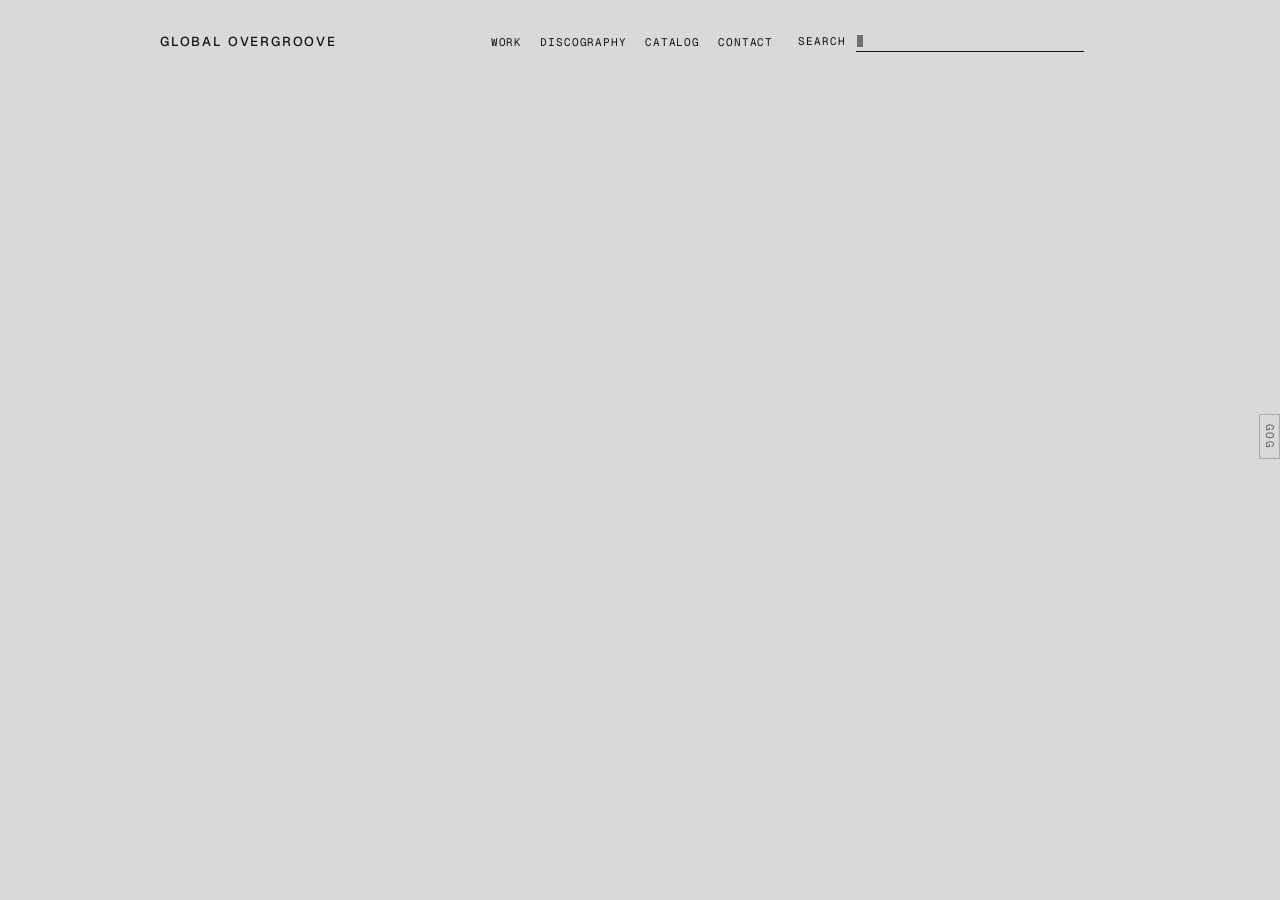
==== commit 87ca8680: "Restore Global Overgroove landing page; agenda and its images moved to ARM5A Co-Authored-By: Claude " ====
--- a/index.html
+++ b/index.html
@@ -4,881 +4,103 @@
 <meta charset="utf-8">
 <meta name="viewport" content="width=device-width, initial-scale=1, viewport-fit=cover">
 
-<!-- #####################################################################
-     HOW THIS FILE IS ORGANISED
-     #####################################################################
-     You only ever edit the three blocks right below, in this order:
+<!-- =====================================================================
+     LANDING PAGE  (site root: /index.html)
+     CONTENT BLOCK  -  THIS IS THE ONLY PART YOU NEED TO EDIT HERE
+     =====================================================================
+     The site title and the menu (always open here, with the search) come
+     from assets/site.js. Below them, optional info lines, text and an image.
 
-       1. AGENDA       the lines of the agenda: title, date and the name of its details.   (edit most often)
-       2. EVENT TEXTS  the text of each event, one named entry per event: poster, venue, time, text, link.
-       3. SETTINGS     menu, logo, side tab, image, table height.                            (edit rarely)
-
-     Everything after the line "END OF CONTENT" is code and does not need editing.
-
-     How the blocks connect: a line of the AGENDA can end with a name, for example "cannibe".
-     When someone clicks that line, the entry called cannibe in EVENT TEXTS opens in the frame on the right.
-     A line without a name still shows, it just opens nothing.
-
-     To add an event:  1) add a line to the AGENDA   2) add an entry with the same name to EVENT TEXTS.
-
-     Rules for all three blocks:
-       - Keep the quotation marks "like this" and the commas at line ends (the last item of a list has no comma).
-       - A quotation mark inside a text needs a backslash: "12\" LP"
-       - Paragraphs may contain simple HTML, e.g. <em>italic</em> or <a href="...">a link</a>.
-       - Image and file paths are relative to the site root.
-     ##################################################################### -->
-
-
-<!-- =====================================================================
-     1. AGENDA
-     =====================================================================
-     One [ "title", "date", "name" ] per line. The name is optional and must match an entry in EVENT TEXTS.
-     Each { title, rows } is a separate table with its own heading, shown in the order written here.
-     Add  tools: true  to a table to give it the search field and the year index (and the year rows).
-     (A plain [ ... ] list of lines still works: it becomes a table with no heading and no tools.)
-     Lines keep the order written here. A table taller than the height limit (see SETTINGS) scrolls.
-
-     YEARS (tables with tools: true): write the full date, year first ("2026 . 11 . 14"). The rows of that table show only
-     month and day ("11 . 14"); the year is read from the date and drives the year rows and the year index. Whenever the year changes from one line to the next,
-     a small year row appears by itself (and stays pinned at the top while you scroll). You never type the year rows.
-     Just keep the lines in order. A line whose date has no year (like "OUT") stays under the previous year.
-
-     SEARCH (same tables): the search field looks at the title, the date and the event's details and text (accents and capitals ignored).
-     ===================================================================== -->
-<script>
-const AGENDA = [
-
-  {   // TABLE 1: coming up. It sits on top, in the spotlight
-    title: "",                      // no heading: the black rows already say "coming up". Write "Upcoming" here to bring the heading back
-    rows: [
-      ["CANNIBE, DRENAGEM, WOLFSKIN",  "2026 . 12 . 14", "cannibe"],
-    ]
-  },
-
-  {   // TABLE 2: past events. It owns the search field and the year index (tools: true)
-    title: "",                      // no visible heading: the search line and the year rows already mark this table. Write "Past events" here to bring the heading back
-    tools: true,
-    rows: [
-    ["CREPITÁCULO (FEST)",  "2026 . 10 . 31", "crepitaculo"],
-    ["PRADO, BANDA HUMILDE, FOLGOSA CADAFAZ",          "2026 . 10 . 30"],
-    ["HEROÍNA, CALHAU!, BANDA HUMILDE, DJ CONCRETE ",                 "2026 . 10 . 09"],
-    ["PREHISTORIC WAR CULT",          "2026 . 09 . 24"],
-    ["MÉCANOSPHÉRE: PROJECTO DE MECANIZAÇÃO DOS MORTOS",          "2026 . 09 . 09"],
-    ["MARKET SATURÉE, MANGUALDE, MONGOLIAN THROAT FUCK (JURASSIC DUB VERSION), DRENAGEM",          "2026 . 07 . 11"],
-    ["VICENTE MATEUS, PAULA SANCHEZ, MARIJA KEROCEVIC, GABRIEL VALTCHEV",          "2026 . 07 . 02"],
-    ["AXEL LARSEN, HOCHIWAH, JANIK WEU, KIRA KREMPOVA",          "2026 . 06 . 15"],
-    ["TRASGO, PETROZAVODSK, CANÁRIOS MORTOS, RECEPTOR",          "2026 . 06 . 10","trasgo"],
-    ["TRANSFORMER (ES/PE), MEGABASSE (FR), TELOMANTE (ES)",          "2026 . 05 . 14"],
-    ["FUCK IT (PT), MOTHER EARTH (GT)",          "2026 . 02 . 17","gallaecian"],
-    ["COUNTERCULTURE IN GUATEMALA: MOTHER EARTH (TALK)",          "2026 . 02 . 17"],
-
-    ["TRAMA FEST II",  "2025 . 12 . 07"],
-    ["NEVER STOP + JUST FISH",  "2025 . 10 . 29"],
-    ["BEAR BONES LAY LOW",  "2025 . 10 . 23"],
-    ["OCCUPIED HEAD, NEITHER-NEITHER",  "2025 . 09 . 15","occupied"],
-    ["LOUP UBERTO, IAN DUCLOS",  "2025 . 07 . 11"],
-    ["TERMITÁRIO #3",  "2025 . 06 . 14","termitario"],
-    ["RAÚL JARDIN, NU-NO, MAURÍCIO MOQUILLAZA, IAN DUCLOS",  "2025 . 03 . 23"],
-    ["TV DINNER, MAURICIO MOQUILLAZA",  "2025 . 03 . 18","tvdinner"],
-    ["KARA KONCHAR, NEURODANCER",  "2025 . 02 . 01"],
-    ["ENTERRADOS NO JARDIM",  "2025 . 02 . 01","enterrados"],
-
-    ["HOLOCAUSTO CANIBAL, DRENAGEM, DISTROFIA",  "2024 . 12 . 07","holocausto"],
-    ["P/O MASSACRE, VOMIT-SELF",  "2024 . 11 . 11","massacre"],
-    ["NÂR",  "2024 . 11 . 03","nar"],
-    ["MECANOSPHERE, INSOMNIA, BUTTERFUCK",  "2024 . 10 . 12"],
-    ["DYLON BASTON, IAN DUCLOS",  "2024 . 10 . 11"],
-    ["KENJI SIRATORI, RUI BAIÃO",  "2024 . 07 . 06","booklaunch"],
-    ["VOMIT-SELF, IAN DUCLOS",  "2024 . 07 . 06","booklaunch"],
-    ["THE END OF LEVIATÃ (FEST)",  "2024 . 06 . 22","leviata"],
-    ["TRASGO, KASTRATA, RAMRIFE X ECLIPSE JUGULAR",  "2024 . 06 . 10"],
-    ["TRAUMÁTICO DESMAME, DISTROFIA, J. AERNUS & B. VARVOHZA, RAMRIFE, DURVENA CABINA",  "2024 . 05 . 25","distrofia"],
-    ["SENSOR, ECLIPSE JUGULAR, FUHRER DUHRER, RONCOS",  "2024 . 03 . 23"],
-    ["CAVERNÂNCIA, INSOLÊNCIA, STINGING NETTLE, TRASGO",  "2024 . 02 . 24"],
-
-    ["KAELEN GHANDI, IAN DUCLOS",  "2023 . 12 . 11"],
-    ["KEVIN MURRAY",  "2023 . 07 . 21"],
-    ["LAURA COCKS, IAN DUCLOS, ANTÓNIO FEITEIRA",  "2023 . 04 . 08"],
-
-    ["SENSOR",  "2022 . 07 . 10"],
-
-    ]
-  }
-
-];
-</script>
-
-
-<!-- =====================================================================
-     2. EVENT TEXTS
-     =====================================================================
-     One entry per event, named like in the AGENDA. All fields are optional:
-       poster         image file, e.g. "assets/img/posters/2026-11-14.jpg"  (dotted placeholder until the file exists)
-       alt            short description of the poster, for screen readers
-       place          short line shown under the title in the agenda row, e.g. "Lisboa, Galeria X" (also searchable)
-       details        list of [ "label", "value" ] shown under the poster (venue, time, entry ...)
-       text           a paragraph, or a list of paragraphs
-       link, linkText address and the words shown for it
-     ===================================================================== -->
-<script>
-const TEXTS = {
-
-  crepitaculo: {
-    poster: "assets/img/agenda/261031-crepitaculo.webp",
-    alt: "Poster: Crepitáculo, 31 October 2026"
-  },
-
-  trasgo: {
-    poster: "assets/img/agenda/260610-arm5-hekatombe.webp",
-    alt: "Poster: ARM5A x Hekatombe, 10 June 2026"
-  },
-
-  gallaecian: {
-    poster: "assets/img/agenda/260217-gallaecian-cult.webp",
-    alt: "Poster: Gallaecian Cult & Enfermo Distro, 17 February"
-  },
-
-  occupied: {
-    poster: "assets/img/agenda/250915-occupied-head.webp",
-    alt: "Poster: Occupied Head, Neither-Neither"
-  },
-
-  termitario: {
-    poster: "assets/img/agenda/250614-termitario-3.webp",
-    alt: "Poster: Termitário #3, António Baião"
-  },
-
-  tvdinner: {
-    poster: "assets/img/agenda/250318-tv-dinner.webp",
-    alt: "Poster: TV Dinner, Maurizio Moquillaza"
-  },
-
-  enterrados: {
-    poster: "assets/img/agenda/250201-enterrados-no-jardim.webp",
-    alt: "Poster: Enterrados no Jardim, 1 February"
-  },
-
-  holocausto: {
-    poster: "assets/img/agenda/241207-holocausto-canibal.webp",
-    alt: "Poster: Holocausto Canibal, Drenagem, Distrofia"
-  },
-
-  massacre: {
-    poster: "assets/img/agenda/241111-vomit-self.webp",
-    alt: "Poster: Vomit-Self, P/O Massacre, 11 November"
-  },
-
-  nar: {
-    poster: "assets/img/agenda/241103-nar.webp",
-    alt: "Poster: Nâr, 3 November"
-  },
-
-  booklaunch: {
-    poster: "assets/img/agenda/240706-book-launch.webp",
-    alt: "Poster: Book launch: Kenji Siratori, Rui Baião, Ian Duclos, Vomit Self"
-  },
-
-  leviata: {
-    poster: "assets/img/agenda/240622-the-end-of-leviata.webp",
-    alt: "Poster: The End of Leviatã, 22 June"
-  },
-
-  distrofia: {
-    poster: "assets/img/agenda/240525-distrofia-traumatico-desmame.webp",
-    alt: "Poster: Distrofia, Traumático Desmame, Ramrife, 25 May"
-  }
-
-};
-</script>
-
-
-<!-- =====================================================================
-     3. SETTINGS
+     Rules:
+       - Keep the quotation marks "like this" and the commas at line ends.
+       - A quotation mark inside a value needs a backslash: "12\" LP"
      ===================================================================== -->
 <script>
 const PAGE = {
 
-  /* ---- WHERE THIS PAGE LIVES ---------------------------------------- */
-  root: "",                      // path back to the site root: "" here, "../" one folder down, "../../" two down
+  root: "",                      // path back to the site root: "" here (top folder)
+  menuFixed: true,               // the menu is always open on this page, without the arrow
 
-  /* ---- SITE MENU (small sticky title; click it to open the list) ---- */
-  site: {
-    title: "ARM5A",
-    links: [                             // [ "text", "link" ]. "#..." jumps to a section of this page.
-      ["Work",        "work/"],          // anything else opens that page (folder or file, relative to the site root)
-      ["Discography", "discography/"],
-      ["Contact",     "contact/"]
-    ]                                    // an empty list [] shows the title only, without a menu
-  },
+  browserTitle: "Global Overgroove",     // text on the browser tab
+  sideTab: "GOG",                // text in the black box on the right edge. "" hides it
 
-  /* ---- THE FLY (a badly animated easter egg over the past events table) -- */
-  fly: { href: "crypt/", label: "Fly" },   // a small fly buzzes around inside the table, under the first entry. Squash it (click it) and the page href opens (relative to the site root, like the menu links).
-                                 // href: "" = no fly.   label = the hidden name for screen readers
+  /* ---- INFO LINES (left column):  [ "label", "value" ]. [] hides them ---- */
+  info: [],
 
-  upcomingLabel: "NEXT",         // tiny grey word above the black upcoming rows. "" = none
+  /* ---- TEXT (left column): list of paragraphs, [] hides it ---------- */
+  text: [],
 
-  /* ---- COLOURS ------------------------------------------------------ */
-  theme: "light",                // "light" = always the light paper;  "dark" = always dark;  "auto" = follow the visitor's device setting
-
-  /* ---- PAGE IDENTITY ------------------------------------------------ */
-  browserTitle: "ARM5A",         // text on the browser tab
-  logo: { src: "", alt: "Home", mark: "registration" },  // small mark left of the menu title, links to the site root.
-                                   // Empty src = a placeholder mark, mark: "registration" (square, circle, crosshair), "lens" (black ellipse, tall ring, side wedges) or "cross" (both combined)
-                                   // Use a small square SVG or PNG with a transparent background (it is shown up to 28 x 28 px), e.g. "assets/img/logo.svg"
-  sideLabel: "AGENDA",            // text on the vertical side tab. "" = show the page number instead
-  showTabs: true,                // true = show the side tab; false = hide it
-  number: 0,                     // page number (used when sideLabel is empty, and for the next-page box)
-  nextPage: "",                  // optional: page the second side box links to, e.g. "work/". It then shows number+1
-
-  /* ---- AGENDA TABLES ------------------------------------------------ */
-  agendaMaxHeight: "55vh",       // height limit of each agenda block; a longer block scrolls. Any CSS length: "400px", "60vh"
-  agendaSearch: true,            // true = small search field above the agenda; false = hide it
-  agendaYearIndex: true,         // true = a row of years above the agenda that jump to each year (only shown when there is more than one year)
-  agendaAuto: true,              // true = every event is sorted by today's date: today or later goes to the first table (soonest first),
-                                 //        earlier goes to the table with tools: true (newest first). You can write all events in either table.
-                                 //        false = each event stays in the table where it is written
-  openNext: true,                // true = the frame opens on the next upcoming event (if it has a poster) instead of the halftone image
-  emptyUpcoming: "No dates announced",   // line shown when the first table has no event
-
-  /* ---- INTRO TEXT (optional): list of paragraphs, [] hides it ------- */
-  text: [""],
-
-  /* ---- LOGO IN THE LEFT COLUMN (shown until an event is opened) ---------- */
-  restLogo: { src: "assets/img/arm5a-logo.png", alt: "ARM5" },
-                                 // black logo on a transparent background (it turns white in dark mode by itself). "" = show the figure below instead
-
-  /* ---- IMAGE (left column, 3:2 landscape, no border, no caption). Used only when restLogo.src is empty; empty src = halftone grayscale placeholder ---- */
-  figure: { src: "", alt: "" }
+  /* ---- IMAGE (right column, 3:2 landscape). "" = no image ----------- */
+  figure: { src: "", alt: "" },
 };
 </script>
-<!-- ===================== END OF CONTENT ===================== -->
+<!-- ===================== END OF CONTENT BLOCK ===================== -->
 
-<title>ARM5A</title>
+<title>Global Overgroove</title>
 <link rel="preconnect" href="https://fonts.googleapis.com">
 <link rel="preconnect" href="https://fonts.gstatic.com" crossorigin>
-<link href="https://fonts.googleapis.com/css2?family=IBM+Plex+Sans+Condensed:wght@400;500;700&family=IBM+Plex+Mono:wght@400;500&family=Zen+Kaku+Gothic+New:wght@400;500;700&display=swap" rel="stylesheet">
+<link href="https://fonts.googleapis.com/css2?family=Geist:wght@400;500;600&family=Geist+Mono:wght@400;500&family=IBM+Plex+Sans+Condensed:wght@400;500;700&family=IBM+Plex+Mono:wght@400;500&family=Zen+Kaku+Gothic+New:wght@400;500;700&display=swap" rel="stylesheet">
+<link rel="stylesheet" href="assets/base.css">
+<script src="assets/site.js"></script>
 <style>
-/* STYLE SHEET. Same variables as the other pages. It moves to assets/css/style.css in the next step.
-   --frame is the thickness of the outer lines of the tables: 1px = light, 3px = heavy like the printed sheet. */
-:root{
-  --paper:#ECEBE6; --ink:#141413; --rule:#8d8b84; --tab-text:#ECEBE6; --frame:1px; --accent:#7a3cf0;
-  --label:"IBM Plex Sans Condensed","Zen Kaku Gothic New","Arial Narrow",Arial,sans-serif;
-  --value:"IBM Plex Mono","Zen Kaku Gothic New",ui-monospace,Menlo,Consolas,monospace;
-  box-sizing:border-box;
-  padding-top:env(safe-area-inset-top,0px);
-  padding-bottom:env(safe-area-inset-bottom,0px);
-}
-@media (prefers-color-scheme:dark){
-  :root:not([data-theme="light"]){--paper:#171716;--ink:#E6E4DD;--rule:#6b6963;--tab-text:#171716;--accent:#a98bff}
-}
-:root[data-theme="dark"]{--paper:#171716;--ink:#E6E4DD;--rule:#6b6963;--tab-text:#171716;--accent:#a98bff}
-*,*::before,*::after{box-sizing:border-box}
-html{height:100%;scroll-behavior:smooth;scroll-padding-top:56px}
-body{margin:0;background:var(--paper);color:var(--ink);font-family:var(--label);font-size:15px;line-height:1.35;min-height:100%}
-.page{position:relative;max-width:none;margin:0;padding:28px 64px 48px 28px;overflow-x:clip}   /* full width. For a centred, limited width instead: max-width:1400px;margin:0 auto */
-.page.no-tabs{padding-right:20px}
-a{color:inherit;text-decoration-thickness:1px;text-underline-offset:3px}
-a:focus-visible,button:focus-visible{outline:3px solid var(--ink);outline-offset:2px}
-::selection{background:var(--ink);color:var(--paper)}   /* selected text: the site's own ink/paper pair instead of the browser blue */
-mark{background:var(--ink);color:var(--paper);padding:0 1px}   /* search matches */
-.agenda tr:hover mark,.agenda tr.on mark,.agenda tr:has(.ev:focus-visible) mark{background:var(--paper);color:var(--ink)}
-
-/* site menu: small sticky title top-left; clicking it opens a ruled list of links */
-.site{position:sticky;top:env(safe-area-inset-top,0px);z-index:8;width:max-content;max-width:100%;margin:0 0 12px;display:flex;align-items:center;gap:12px;background:var(--paper);padding-right:8px}
-.logo{display:block;flex:none;width:28px;height:28px;color:var(--ink)}
-.logo svg,.logo img,.logo canvas{display:block;width:100%;height:100%}
-.logo img{object-fit:contain;object-position:left center}
-.logo:hover{opacity:.7}
-.sr{position:absolute;width:1px;height:1px;overflow:hidden;clip:rect(0 0 0 0);white-space:nowrap}
-.site-btn{display:block;background:var(--paper);color:var(--ink);border:0;padding:3px 8px 3px 0;font:500 14px/1.3 var(--label);letter-spacing:.14em;cursor:pointer;text-align:left}
-/* the open/close hint: a small thin chevron, pale and set apart from the title. Turns up when open; darkens on hover.
-   To change it: margin-left = distance from the title, width/height = size, border-color = colour. */
-.site-btn::after{content:"";display:inline-block;width:5px;height:5px;margin-left:1.6em;border:solid var(--rule);border-width:0 1px 1px 0;transform:translateY(-3px) rotate(45deg);transition:transform .15s}
-.site-btn:hover::after,.site-btn:focus-visible::after{border-color:var(--ink)}
-.site-btn[aria-expanded=true]::after{transform:translateY(1px) rotate(225deg)}
-.site-btn.static{cursor:default}
-.site-btn.static::after{content:""}
-.site-menu{position:absolute;top:100%;left:0;margin:2px 0 0;padding:0;list-style:none;min-width:200px;background:var(--paper);border:1px solid var(--rule)}
-.site-menu li+li{border-top:1px solid var(--rule)}
-.site-menu a{display:block;padding:6px 12px 6px 8px;font-size:14px;letter-spacing:.08em;text-decoration:none}
-.site-menu a::before{content:"";display:inline-block;width:1.2em}
-.site-menu a[aria-current]::before{content:"\25CF"}
-.site-menu a:hover,.site-menu a:focus-visible{background:var(--ink);color:var(--paper);outline:none}
-
-/* logo placeholder marks. "registration" uses the ink colour only; "lens" is ink plus paper-coloured cut-outs */
-.logo .ink{fill:currentColor}
-.logo .cut{fill:var(--paper);stroke:none}
-.logo .cutl{fill:none;stroke:var(--paper);stroke-linecap:round}
-
-/* side tabs: the label of this page, plus the next page as an outlined link when nextPage is set */
-.tabs-side{position:fixed;right:0;top:46%;z-index:5;display:flex;flex-direction:column;align-items:flex-end;gap:6px}
-.tab-side{background:var(--ink);color:var(--tab-text);writing-mode:vertical-rl;font:500 17px/1 var(--value);padding:13px 7px;letter-spacing:.08em}
-a.tab-side{text-decoration:none;cursor:pointer;background:var(--paper);color:var(--ink);box-shadow:inset 0 0 0 1px var(--ink)}
-a.tab-side:hover,a.tab-side:focus-visible{background:var(--ink);color:var(--tab-text);outline:none}
-
-/* two columns: LEFT (narrower) = the image, or the open event frame; RIGHT (wider) = the agenda tables stacked: upcoming, then past events with search and years. */
-.cols{display:grid;grid-template-columns:minmax(300px,420px) minmax(0,1fr);grid-template-areas:"fig past";gap:0 40px   /* the image / event frame keeps a fixed width; the agenda takes the rest */;align-items:start}
-.col-l{display:contents}
-aside{grid-area:fig;min-width:0}
-main{grid-area:past;min-width:0}      /* upcoming and past events stack in the right column; the frame / image on the left starts at the same height */
+/* landing page only: the same two columns as the list pages */
+/* side banner: quiet, silver like the page, small Geist Mono */
+.tab-side{background:var(--paper);color:var(--ink);box-shadow:inset 0 0 0 1px var(--rule);font:400 11px/1 var(--nav-mono);letter-spacing:.12em;padding:10px 5px;opacity:.6}
+.cols{display:grid;grid-template-columns:minmax(0,1fr) minmax(0,2fr);gap:0 22px;align-items:start;margin-top:28px}
 .text{margin:0 0 18px}
-.text[hidden]{display:none}
 .text p{margin:0 0 .8em;font:400 15px/1.55 var(--label);hyphens:auto}
 .text p:last-child{margin-bottom:0}
-
-/* agenda: a table without lines, same type as the old info lines. A line is clickable; the open one stays black */
-.ag-scroll{margin:0 0 1.4em -8px;overflow:auto;scrollbar-width:thin;scrollbar-color:var(--rule) transparent}
-.ag-pad{flex:none}
-.ag-scroll{position:relative}
-.fly-zone{position:absolute;z-index:4;pointer-events:none;overflow:hidden}
-.fly-zone[hidden]{display:none}
-.fly{position:absolute;left:0;top:0;width:44px;height:44px;padding:10px;border:0;background:none;color:var(--ink);cursor:crosshair;pointer-events:auto;will-change:transform}
-.fly svg{display:block;width:100%;height:100%;overflow:visible;fill:none;stroke:currentColor;stroke-width:1.7;stroke-linecap:round;stroke-linejoin:round}
-.fly .fill{fill:var(--paper)}
-.fly .dot{fill:currentColor;stroke:none}
-.fly .eye{stroke-width:1.1}
-.fly .flap{animation:fly-flap .13s ease-in-out infinite alternate}
-.fly .flap.r{animation-name:fly-flap-r}
-.fly.rest .flap{animation-duration:.5s}
-@keyframes fly-flap{from{transform:rotate(-28deg)}to{transform:rotate(22deg)}}
-@keyframes fly-flap-r{from{transform:rotate(28deg)}to{transform:rotate(-22deg)}}
-@media (prefers-reduced-motion:reduce){.fly .flap{animation:none}}
-.fly.dead{cursor:default}
-.ag-scroll::-webkit-scrollbar{width:6px;height:6px}
-.ag-scroll::-webkit-scrollbar-thumb{background:var(--rule)}
-.agenda{width:100%;border-collapse:separate;border-spacing:0 2px;margin:0}
-.agenda th{font:400 14px/1.35 var(--label);letter-spacing:.14em;text-align:left;padding:2px 28px 2px 8px;vertical-align:top}
-.agenda td{width:1%;font:400 13px/1.4 var(--value);padding:2px 8px 2px 0;vertical-align:top;white-space:nowrap}
-.agenda tr:not(.yr){cursor:pointer}
-.agenda tr:not(.yr):hover>*,.agenda tr.on>*{background:var(--ink);color:var(--paper)}
-.agenda tr:has(.ev:focus-visible)>*{background:var(--ink);color:var(--paper)}
-.agenda .ev{font:inherit;letter-spacing:inherit;color:inherit;background:none;border:0;padding:0;margin:0;text-align:left;cursor:pointer}
-.agenda .ev:focus-visible{outline:2px solid var(--paper);outline-offset:1px}
-.agenda tr[hidden],.ag-scroll[hidden]{display:none}
-
-/* year rows: small, letter-spaced, a thin rule above; the current year stays pinned at the top of the scrolling table */
-.agenda .yr th{color:var(--rule);padding:6px 0 0;font:400 11px/1 var(--value);letter-spacing:.22em;border-bottom:1px solid color-mix(in srgb,var(--rule) 45%,transparent)}   /* year row: no visible text, just a dim hairline between years (45% of the grey: raise it for a stronger line). The year in view is shown in black in the year index */
-
-/* search field and year index, above the agenda */
-.ag-sec{margin:0 0 3.2em}
-.ag-sec:last-child{margin-bottom:0}
-.ag-head{margin:0 0 10px}
-.ag-head .ag-h{margin:0}
-.ag-ctrl[hidden]{display:none}
-.ag-ctrl{margin:0 0 2px}   /* the year index: the head line of the table. The year being read is shown in black */
-.ag-ctrl .ag-years{margin:0;line-height:14px}
-.agenda.up th{font-size:16px;padding:6px 28px 6px 8px}
-.agenda.up tr>*{background:var(--ink);color:var(--paper)}   /* upcoming events: solid black rows */
-.agenda.up tr:hover>*{opacity:.86}
-.agenda.up td{font-size:14px;padding:7px 8px 6px 0}
-.agenda .pl{display:block;margin-top:1px;font:400 12px/1.4 var(--value);letter-spacing:.04em;opacity:.7}
-.ag-tag{margin:0 0 7px;font:400 10px/14px var(--value);letter-spacing:.2em;color:var(--rule);text-transform:uppercase}   /* same quiet type as the year index */
-.agenda tr.ev-inline>*,.agenda.up tr.ev-inline>*{width:auto;white-space:normal;background:var(--paper);color:var(--ink);padding:4px 0 14px 8px;opacity:1}   /* phone: the open event sits in a row right under its line */
-.agenda tr.ev-inline{cursor:default}
-.agenda tr.ev-inline:hover>*{background:var(--paper);color:var(--ink);opacity:1}
-.ag-empty{margin:0 0 1.4em;font:400 13px/1.4 var(--value);letter-spacing:.06em;opacity:.6}
-.ag-h{margin:0 0 10px;font:700 15px/1.2 var(--label);letter-spacing:.14em;text-transform:uppercase}
-.ag-tools{position:absolute;top:30px;right:64px;z-index:9;width:260px;display:flex;align-items:center;gap:12px;min-width:0}   /* search: top-right corner */
-.page.no-tabs .ag-tools{right:20px}
-.ag-tools[hidden],.ag-years[hidden]{display:none}
-.ag-box{position:relative;flex:1 1 180px;min-width:0}
-.ag-box input{display:block;width:100%;font:400 11px/1.3 var(--value);color:var(--ink);background:transparent;border:0;border-bottom:1px solid var(--rule);border-radius:0;padding:5px 28px 4px 0;-webkit-appearance:none;appearance:none}
-.ag-box input::placeholder{color:var(--rule);letter-spacing:.14em}
-.ag-box input::-webkit-search-cancel-button{-webkit-appearance:none}
-.ag-box input:focus,.ag-box input:focus-visible{outline:none;border-bottom-color:var(--ink);box-shadow:0 1px 0 var(--ink)}   /* just a line; it turns black (and thickens) when typing */
-.ag-x{position:absolute;right:2px;top:50%;transform:translateY(-50%);background:none;border:0;color:var(--ink);font:400 16px/1 var(--value);padding:3px 7px;cursor:pointer}
-.ag-x[hidden]{display:none}
-.ag-count:empty{display:none}
-.ag-count{font:400 10px/1 var(--value);letter-spacing:.14em;color:var(--rule);white-space:nowrap}
-.ag-years{display:flex;flex-wrap:wrap;align-items:center;gap:4px 8px;margin:0 0 10px;font:400 10px/1.4 var(--value);color:var(--rule)}   /* small, grey, tech: size = font, colour = color */
-.ag-years button{background:none;border:0;padding:1px 0;margin:0;font:inherit;letter-spacing:.2em;color:inherit;cursor:pointer}
-.ag-years button:hover,.ag-years button:focus-visible{color:var(--ink);text-decoration:underline;text-underline-offset:3px}
-.ag-years button.on{color:var(--ink);font-weight:700}   /* the year in view */
-
-/* info lines (used inside the event frame) */
-.meta{display:grid;grid-template-columns:auto 1fr;gap:4px 28px;margin:2px 0 18px;font-size:14px}
+.meta{display:grid;grid-template-columns:auto 1fr;gap:4px 28px;margin:0 0 18px;font-size:14px}
 .meta dt{letter-spacing:.14em}
 .meta dd{margin:0;font-family:var(--value);font-size:13px}
-
-/* event frame (left column): poster, title, details, text, link. Stays in view while the past events scroll */
-aside{align-self:stretch}
-.detail{position:sticky;top:56px;border:1px solid var(--rule)}
-.detail[hidden]{display:none}
-.detail .close{position:absolute;top:6px;right:6px;z-index:2;background:var(--paper);color:var(--ink);border:1px solid var(--rule);font:500 11px/1 var(--label);letter-spacing:.14em;padding:4px 8px;cursor:pointer}
-.detail .close:hover,.detail .close:focus-visible{background:var(--ink);color:var(--paper)}
-.detail .flip{position:absolute;top:6px;left:6px;z-index:2;background:var(--paper);color:var(--ink);border:1px solid var(--rule);font:500 11px/1 var(--label);letter-spacing:.14em;padding:4px 8px;cursor:pointer}
-.detail .flip:hover,.detail .flip:focus-visible{background:var(--ink);color:var(--paper)}
-.detail .flip[hidden]{display:none}
-.detail .stage{position:relative}
-.detail .info{position:absolute;inset:0;z-index:1;overflow:auto;background:var(--paper);padding:40px 12px 12px;scrollbar-width:thin;scrollbar-color:var(--rule) transparent}
-.detail .info[hidden]{display:none}
-.detail.has-info .poster{cursor:pointer}
-.detail .poster{position:relative;aspect-ratio:3/4;min-height:300px;max-height:70vh;width:100%;background:radial-gradient(circle at 50% 50%,var(--rule) 0 1px,transparent 1.4px) 0 0/5px 5px}
-.detail .poster img{position:absolute;inset:0;width:100%;height:100%;object-fit:contain;display:block;background:var(--paper)}
-.detail .poster img[hidden]{display:none}
-.detail .body{padding:10px 12px 10px;border-top:1px solid var(--rule)}
-.detail h3{margin:0 0 2px;font:500 14px/1.3 var(--label);letter-spacing:.14em}
-.detail .when{font:400 13px/1.4 var(--value)}
-.detail .meta{margin:0 0 12px;gap:3px 18px;font-size:13px}
-.detail .meta dd{font-size:12px}
-.detail .meta[hidden]{display:none}
-.detail p{margin:0 0 .7em;font:400 14px/1.5 var(--label)}
-.detail .more{margin:0}
-
-/* image */
 .fig-wrap{margin:0}
-.rest-logo[hidden]{display:none}
-.rest-logo{display:block;width:100%;max-width:420px;height:auto}
-@media (prefers-color-scheme:dark){:root:not([data-theme="light"]) .rest-logo{filter:invert(1)}}
-:root[data-theme="dark"] .rest-logo{filter:invert(1)}
-.halftone{aspect-ratio:1.6/1;background:radial-gradient(circle at 50% 50%,var(--ink) 0 1.1px,transparent 1.5px) 0 0/5px 5px;-webkit-mask-image:radial-gradient(ellipse 48% 44% at 52% 54%,#000 30%,transparent 100%);mask-image:radial-gradient(ellipse 48% 44% at 52% 54%,#000 30%,transparent 100%)}
-.frame{position:relative;aspect-ratio:1.6/1;background:radial-gradient(circle at 50% 50%,var(--rule) 0 1px,transparent 1.4px) 0 0/5px 5px}
+.frame{position:relative;aspect-ratio:1.6/1}
 .frame img{position:absolute;inset:0;width:100%;height:100%;object-fit:cover;display:block;background:var(--paper)}
-.frame img[hidden]{display:none}
-
-@media (max-width:760px){
-  .page{padding:20px 44px 40px 12px}
-  .ag-tools,.page.no-tabs .ag-tools{position:static;width:auto;margin:0 0 14px}   /* phone: the search sits under the menu */
-  .page.no-tabs{padding-right:12px}
-  .cols{grid-template-columns:minmax(0,1fr)}
-  .cols{grid-template-areas:none}       /* phone: the logo, then the tables. The open event sits inside the table, right under its line */
-  main,aside{grid-area:auto}
-  aside{order:0;align-self:start;margin:6px 0 22px} main{order:1}
-  .rest-logo{max-width:230px}
-  .detail{position:relative;top:auto}   /* relative, so that Info and Close stay inside the frame */
-  .ag-scroll{max-height:none!important;overflow:visible}   /* phone: no scrolling box, the page itself scrolls */
-  .site{width:auto}
-  .ag-ctrl{position:sticky;top:40px;z-index:6;background:var(--paper);padding:8px 0 6px}   /* the year index stays in view under the menu */
-  .ag-box input{font-size:16px}         /* 16px: stops the browser from zooming in when the search is tapped */
-  .tab-side{font-size:18px;padding:12px 6px}
-}
-@media (prefers-reduced-motion:reduce){html{scroll-behavior:auto}tbody tr{transition:none}}
+[hidden]{display:none!important}
+@media (max-width:760px){.cols{grid-template-columns:minmax(0,1fr)}}
 </style>
 </head>
 <body>
-<!-- PAGE SKELETON. Empty containers: the builder script fills them from the PAGE block above. -->
 <div class="page" id="top">
 
-  <!-- site menu: the title button opens the list (filled from PAGE.site) and stays visible while scrolling -->
-  <h1 class="sr" id="h1"></h1>
+  <h1 class="sr" id="h1">Global Overgroove</h1>
+  <nav class="site" id="site"></nav>
 
-  <!-- site bar: logo (links home) + menu title. Stays visible while scrolling -->
-  <nav class="site" id="site" aria-label="Site">
-    <a class="logo" id="logo"></a>
-    <button type="button" class="site-btn" id="site-btn" aria-expanded="false" aria-controls="site-menu"><span id="site-title"></span></button>
-    <ul class="site-menu" id="site-menu" hidden></ul>
-  </nav>
-
-  <!-- search: top-right corner of the page (shown when PAGE.agendaSearch is true) -->
-  <div class="ag-tools" id="ag-tools" hidden>
-    <div class="ag-box">
-      <input type="search" id="ag-q" placeholder="SEARCH" aria-label="Search the agenda" autocomplete="off" spellcheck="false">
-      <button type="button" class="ag-x" id="ag-x" aria-label="Clear search" hidden>&times;</button>
-    </div>
-    <span class="ag-count" id="ag-count" aria-live="polite"></span>
-  </div>
-
-  <!-- side tab: this page's label (+ a link box to the next page when nextPage is set) -->
   <div class="tabs-side" id="tabs-side"><div class="tab-side" id="tab-side" aria-hidden="true"></div></div>
 
-  <div class="cols">
-
-    <!-- left column: the image (no border, no caption) until a line is clicked; then the event frame -->
-    <div class="col-l">
-      <aside>
-        <figure class="fig-wrap" id="fig"></figure>
-        <section class="detail" id="detail" hidden aria-label="Event details">
-          <button type="button" class="close" id="d-close">Close</button>
-          <button type="button" class="flip" id="d-flip" aria-pressed="false" hidden>Info</button>
-          <div class="stage" id="d-stage">
-            <div class="poster" id="d-poster"></div>
-            <!-- the details sit behind the poster: click the poster (or the Info button) to read them, click again to go back -->
-            <div class="info" id="d-info" hidden>
-              <dl class="meta" id="d-meta"></dl>
-              <div id="d-text"></div>
-              <p class="more"><a id="d-link" target="_blank" rel="noopener" hidden></a></p>
-            </div>
-          </div>
-          <div class="body">
-            <h3 id="d-title"></h3>
-            <div class="when" id="d-date"></div>
-          </div>
-        </section>
-      </aside>
-    </div>
-
-    <!-- right column: the agenda tables built from AGENDA (upcoming first, then past events) and the optional intro text -->
+  <div class="cols" id="cols">
     <main>
-      <p class="ag-years" id="ag-years" hidden></p>   <!-- the builder places this under the heading row -->
-      <div id="agenda-up"></div>
-      <div id="agenda"></div>
+      <dl class="meta" id="info"></dl>
       <div class="text" id="text"></div>
     </main>
-
+    <aside>
+      <figure class="fig-wrap" id="fig"></figure>
+    </aside>
   </div>
-
 </div>
 
-<!-- BUILDER SCRIPT. Reads the PAGE block and fills the skeleton above. No need to edit. -->
+<script src="assets/base.js"></script>
+<!-- LANDING BUILDER. Reads the PAGE block above. No need to edit. -->
 <script>
 (function(){
   try {
-    var C = PAGE, root = C.root || '';
-    if (C.theme === 'light' || C.theme === 'dark') document.documentElement.setAttribute('data-theme', C.theme);   // otherwise the device setting decides
+    var C = PAGE, root = C.root || '', S = (typeof SITE !== 'undefined') ? SITE : {};
     function $(id){ return document.getElementById(id); }
     function el(tag, cls, text){ var e=document.createElement(tag); if(cls) e.className=cls; if(text!=null) e.textContent=text; return e; }
-    function pad(n){ return String(n).padStart(3,'0'); }
 
-    // page identity
     document.title = C.browserTitle;
-    $('h1').textContent = C.site ? C.site.title : C.browserTitle;   // hidden page heading for screen readers
+    if (S.title) $('h1').textContent = S.title;
+    if (C.sideTab) $('tab-side').textContent = C.sideTab;
+    else { $('tabs-side').remove(); document.querySelector('.page').classList.add('no-tabs'); }
 
-    // placeholder logo, two options (config: logo.mark):
-    //   "registration": a thin square with a circle and crosshair ticks, like a printer's registration mark (ink colour only)
-    //   "lens": a black ellipse with a tall hollow ring, a small crossbar and two wedges cutting in from the sides
-    function logoMark(host, which){
-      var marks = {
-        registration:
-          '<svg viewBox="0 0 24 24" aria-hidden="true" focusable="false"><rect x=".5" y=".5" width="23" height="23" fill="none" stroke="currentColor" vector-effect="non-scaling-stroke"/>' +
-          '<circle cx="12" cy="12" r="5" fill="none" stroke="currentColor" vector-effect="non-scaling-stroke"/>' +
-          '<path d="M12 0v7M12 17v7M0 12h7M17 12h7" stroke="currentColor" vector-effect="non-scaling-stroke"/></svg>',
-        lens:
-          '<svg viewBox="0 0 28 28" aria-hidden="true" focusable="false"><ellipse class="ink" cx="14" cy="14" rx="10.5" ry="13.2"/>' +
-          '<ellipse class="cutl" cx="14" cy="14" rx="3.2" ry="12.2" stroke-width="1.5"/>' +
-          '<path class="cutl" stroke-width="1.4" d="M10.9 16.4H17.1M17.1 12.4H15.4"/>' +
-          '<path class="cut" d="M0 12.2 7 15.2 0 18.4Z"/><path class="cut" d="M28 12 21 15 28 18.2Z"/></svg>'
-      };
-      host.innerHTML = marks[which] || marks.registration;
-    }
+    (C.info || []).forEach(function(r){ $('info').appendChild(el('dt', null, r[0])); $('info').appendChild(el('dd', null, r[1])); });
+    $('info').hidden = !(C.info || []).length;
+    (C.text || []).forEach(function(t){ var p = el('p'); p.innerHTML = t; $('text').appendChild(p); });
+    $('text').hidden = !(C.text || []).length;
 
-    // logo: small mark left of the menu title, links to the site root. Empty src (or a missing file) = the placeholder mark
-    var logo = $('logo'), lg = C.logo || {};
-    logo.href = root || './';
-    logo.setAttribute('aria-label', lg.alt || 'Home');
-    if (lg.src) {
-      var lim = new Image(); lim.src = root + lg.src; lim.alt = '';
-      lim.onerror = function(){ logoMark(logo, lg.mark); };
-      logo.appendChild(lim);
-    } else logoMark(logo, lg.mark);
-
-    // side tab: text from sideLabel (or the page number); with nextPage set, a second outlined box (number+1) links to the next page
-    if (C.showTabs) {
-      $('tab-side').textContent = C.sideLabel || pad(C.number);
-      if (C.nextPage) {
-        var next = el('a', 'tab-side', pad(C.number + 1));
-        next.href = root + C.nextPage;
-        next.setAttribute('aria-label', 'Next page, ' + pad(C.number + 1));
-        $('tabs-side').appendChild(next);
-      }
-    } else {
-      $('tabs-side').remove();
-      document.querySelector('.page').classList.add('no-tabs');
-    }
-
-    // site menu: links to sections of this page; the section being read gets a bullet; closes after a click, outside click or Esc
-    var btn = $('site-btn'), menu = $('site-menu'), links = (C.site && C.site.links) || [], spy = [];
-    $('site-title').textContent = C.site ? C.site.title : '';
-    links.forEach(function(l){
-      var li = el('li'), a = el('a', null, l[0]), hash = l[1].charAt(0) === '#';
-      a.href = hash ? l[1] : root + l[1];
-      if (hash) spy.push({ a: a, id: l[1].slice(1) });
-      li.appendChild(a); menu.appendChild(li);
-    });
-    if (!links.length) { btn.classList.add('static'); btn.removeAttribute('aria-expanded'); btn.removeAttribute('aria-controls'); }
-    else {
-      var setOpen = function(o){ menu.hidden = !o; btn.setAttribute('aria-expanded', o); };
-      btn.addEventListener('click', function(){ setOpen(menu.hidden); });
-      menu.addEventListener('click', function(e){ if (e.target.closest('a')) setOpen(false); });
-      document.addEventListener('click', function(e){ if (!$('site').contains(e.target)) setOpen(false); });
-      document.addEventListener('keydown', function(e){ if (e.key === 'Escape' && !menu.hidden) { setOpen(false); btn.focus(); } });
-    }
-    function onScroll(){                      // mark the last section whose heading has reached the top
-      var cur = null;
-      spy.forEach(function(s){ var t = $(s.id); if (t && t.getBoundingClientRect().top <= 120) cur = s.a; });
-      spy.forEach(function(s){ if (s.a === cur) s.a.setAttribute('aria-current', 'location'); else s.a.removeAttribute('aria-current'); });
-    }
-    if (spy.length) { window.addEventListener('scroll', onScroll, { passive: true }); onScroll(); }
-
-    // agenda: one table per block of AGENDA (a blank line between blocks). Click a line: its entry in TEXTS opens in the frame on the right.
-    // Click the open line again, press Close or Esc to go back to the image.
-    var detail = $('detail'), figBox = $('fig'), current = null, asideEl = document.querySelector('aside');
-    var inl = el('tr', 'ev-inline'), inlTd = el('td'); inlTd.colSpan = 2; inl.appendChild(inlTd);   // phone: the row that holds the open event
-    function narrow(){ return window.matchMedia && matchMedia('(max-width:760px)').matches; }
-    function paragraphs(box, v){ box.innerHTML = ''; (Array.isArray(v) ? v : [v]).filter(Boolean).forEach(function(t){ var p = el('p'); p.innerHTML = t; box.appendChild(p); }); }
-    function showInfo(on){                               // poster <-> details, in the same frame (the frame never grows)
-      $('d-info').hidden = !on; $('d-info').scrollTop = 0;
-      var f = $('d-flip'); f.textContent = on ? 'Poster' : 'Info'; f.setAttribute('aria-pressed', on ? 'true' : 'false');
-    }
-    function toggleInfo(){ if (detail.classList.contains('has-info')) showInfo($('d-info').hidden); }
-    function dock(){                                     // desktop: the frame lives in the left column. Phone: it sits in a row under the clicked line
-      if (!current) return;
-      if (narrow()) { current.parentNode.insertBefore(inl, current.nextSibling); inlTd.appendChild(detail); figBox.hidden = false; }
-      else { if (inl.parentNode) inl.parentNode.removeChild(inl); asideEl.appendChild(detail); figBox.hidden = true; }
-    }
-    function openEvent(tr, ev, quiet){
-      if (current) { current.classList.remove('on'); current.querySelector('.ev').setAttribute('aria-expanded', 'false'); }
-      current = tr; tr.classList.add('on'); tr.querySelector('.ev').setAttribute('aria-expanded', 'true');
-      $('d-title').textContent = ev.title; $('d-date').textContent = (ev.date || '') + (ev.place ? '  \u00b7  ' + ev.place : '');
-      var pbox = $('d-poster'); pbox.innerHTML = ''; pbox.style.aspectRatio = '';
-      if (ev.poster) {                                   // the frame takes the poster's own proportions once it has loaded
-        var im = new Image(); im.alt = ev.alt || '';
-        im.onload = function(){ pbox.style.aspectRatio = im.naturalWidth + '/' + im.naturalHeight; };
-        im.onerror = function(){ im.hidden = true; };
-        im.src = root + ev.poster; pbox.appendChild(im);
-      }
-      var meta = $('d-meta'); meta.innerHTML = '';
-      (ev.details || []).forEach(function(r){ meta.appendChild(el('dt', null, r[0])); meta.appendChild(el('dd', null, r[1])); });
-      meta.hidden = !(ev.details && ev.details.length);
-      paragraphs($('d-text'), ev.text);
-      var lk = $('d-link'); lk.hidden = !ev.link;
-      if (ev.link) { lk.href = ev.link; lk.textContent = ev.linkText || 'More info'; }
-      var hasInfo = !!((ev.details && ev.details.length) || [].concat(ev.text || []).filter(Boolean).length || ev.link);
-      detail.classList.toggle('has-info', hasInfo); $('d-flip').hidden = !hasInfo;
-      showInfo(false);                                   // every event opens on its poster
-      detail.hidden = false; dock();
-      if (!quiet && narrow()) window.scrollTo({ top: tr.getBoundingClientRect().top + window.scrollY - 88, behavior: 'smooth' });   // phone: the line goes to the top, the poster is right under it
-    }
-    function closeEvent(quiet){
-      if (!current) return;
-      var b = current.querySelector('.ev'); current.classList.remove('on'); b.setAttribute('aria-expanded', 'false'); current = null;
-      detail.hidden = true; figBox.hidden = false;
-      if (inl.parentNode) inl.parentNode.removeChild(inl); asideEl.appendChild(detail);
-      if (quiet === true) return;
-      if (narrow()) b.scrollIntoView({ block: 'center' });
-      b.focus();
-    }
-    // blocks, search and years: each block remembers its rows so the search can hide them; each year remembers its first row
-    var blocks = [], yearFirst = {}, yearOrder = [];
-    function norm(s){ return String(s).normalize('NFD').replace(/[\u0300-\u036f]/g, '').toLowerCase(); }   // accents and capitals ignored
-    var toolsBlock = null;
-    // PAGE.agendaAuto: put each event in the right table by today's date (rows without a readable date stay where they are written)
-    function agendaBlocks(){
-      var AG = AGENDA.map(function(b){ return Array.isArray(b) ? { rows: b } : b; });
-      if (C.agendaAuto === false) return AG;
-      var upB = AG.filter(function(b){ return !b.tools; })[0], pastB = AG.filter(function(b){ return b.tools; })[0];
-      if (!upB || !pastB) return AG;
-      var now = new Date(); now = new Date(now.getFullYear(), now.getMonth(), now.getDate()).getTime();
-      var up = [], past = [], n = 0;
-      AG.forEach(function(b){
-        if (b !== upB && b !== pastB) return;
-        b.rows.forEach(function(r){
-          var m = /((?:19|20)\d{2})\D+(\d{1,2})\D+(\d{1,2})/.exec(r[1] || '');
-          if (!m) { (b === upB ? up : past).push({ r: r, t: null, i: n++ }); return; }
-          var t = new Date(+m[1], +m[2] - 1, +m[3]).getTime();
-          (t >= now ? up : past).push({ r: r, t: t, i: n++ });
-        });
-      });
-      up.sort(function(a, b){ return (a.t === null || b.t === null) ? a.i - b.i : a.t - b.t || a.i - b.i; });          // soonest first
-      past.sort(function(a, b){ return (a.t === null || b.t === null) ? a.i - b.i : b.t - a.t || a.i - b.i; });         // newest first
-      return AG.map(function(b){
-        if (b === upB) return Object.assign({}, b, { rows: up.map(function(x){ return x.r; }) });
-        if (b === pastB) return Object.assign({}, b, { rows: past.map(function(x){ return x.r; }) });
-        return b;
-      });
-    }
-    var nextUp = null;                                              // first upcoming event that has a poster
-    agendaBlocks().forEach(function(block){
-      if (Array.isArray(block)) block = { rows: block };            // a plain list of lines also works
-      var table = el('table', block.tools ? 'agenda' : 'agenda up'), body = el('tbody'), items = [], lastYear = null, markerAt = -1, blk = { wrap: null, items: items, tools: !!block.tools };
-      var sec = el('section', 'ag-sec'); sec.setAttribute('aria-label', block.title || (block.tools ? 'Past events' : 'Upcoming events'));
-      if (block.title) { var head = el('div', 'ag-head'); head.appendChild(el('h2', 'ag-h', block.title)); sec.appendChild(head); }
-      if (block.tools && !toolsBlock) {                  // control row: the year index (the search field lives in the top-right corner of the page)
-        toolsBlock = blk; var ctrl = el('div', 'ag-ctrl'); ctrl.appendChild($('ag-years')); ctrl.hidden = true; sec.appendChild(ctrl);
-      }
-      if (!block.tools && !block.title && block.rows.length && C.upcomingLabel) sec.appendChild(el('p', 'ag-tag', C.upcomingLabel));
-      if (!block.rows.length && !block.tools) {          // nothing planned: a quiet line instead of an empty table
-        sec.appendChild(el('p', 'ag-empty', C.emptyUpcoming || 'No dates announced')); $('agenda-up').appendChild(sec); return;
-      }
-      block.rows.forEach(function(row){                       // row = [ title, date, name of its entry in TEXTS ]
-        var ym = /\b(?:19|20)\d{2}\b/.exec(row[1] || ''), yr = ym ? ym[0] : null;
-        if (blk.tools && yr && yr !== lastYear) {         // the year changed: add a small year row
-          lastYear = yr;
-          var ytr = el('tr', 'yr'), yth = el('th'); yth.appendChild(el('span', 'sr', yr)); yth.colSpan = 2;   // the year is only read aloud: on screen the year index shows it in black
-           yth.scope = 'rowgroup';
-          ytr.appendChild(yth);
-          if (markerAt > -1) { body.insertBefore(ytr, items[markerAt].tr); items.splice(markerAt, 0, { yr: true, tr: ytr }); }   // month markers like "OUT" go under the year row
-          else { body.appendChild(ytr); items.push({ yr: true, tr: ytr }); }
-          if (!yearFirst[yr]) { yearFirst[yr] = { tr: ytr, blk: blk }; yearOrder.push(yr); }
-        }
-        var ev = Object.assign({ title: row[0], date: row[1] }, row[2] ? (TEXTS[row[2]] || {}) : {});
-        var tr = el('tr'), th = el('th'), b = el('button', 'ev', ev.title);
-        th.scope = 'row'; b.type = 'button'; b.setAttribute('aria-expanded', 'false'); b.setAttribute('aria-controls', 'detail');
-        var shown = ev.date || '';
-        if (blk.tools && yr) shown = shown.replace(yr, '').replace(/^[\s.\-\/]+|[\s.\-\/]+$/g, '');   // under a year row the year is not repeated: 2026 . 11 . 14 shows as 11 . 14 (the full date stays in the data, the search and the event frame)
-        th.appendChild(b); if (ev.place) th.appendChild(el('span', 'pl', ev.place)); tr.appendChild(th); tr.appendChild(el('td', null, shown));
-        if (!block.tools && !nextUp && ev.poster) nextUp = { tr: tr, ev: ev };
-        tr.addEventListener('click', function(){ if (current === tr) closeEvent(); else openEvent(tr, ev); });
-        b.addEventListener('click', function(e){ e.stopPropagation(); if (current === tr) closeEvent(); else openEvent(tr, ev); });
-        body.appendChild(tr);
-        if (yr) markerAt = -1; else if (markerAt < 0) markerAt = items.length;      // remember where a run of lines without a year starts
-        items.push({ tr: tr, btn: b, text: ev.title, hay: norm([ev.title, ev.date, ev.place || '', (ev.details || []).map(function(d){ return d.join(' '); }).join(' '), [].concat(ev.text || []).join(' ').replace(/<[^>]*>/g, ' ')].join(' ')) });
-      });
-      var wrap = el('div', 'ag-scroll');                // height limit: a block taller than agendaMaxHeight scrolls
-      wrap.style.maxHeight = C.agendaMaxHeight || '55vh';
-      table.appendChild(body); wrap.appendChild(table); blk.table = table; if (block.tools) { blk.spacer = el('div', 'ag-pad'); wrap.appendChild(blk.spacer); } sec.appendChild(wrap); (block.tools ? $('agenda') : $('agenda-up')).appendChild(sec);   // both end up stacked in the right column, in the order written
-      blk.wrap = wrap; blocks.push(blk);
-    });
-
-    // search: every word typed must appear in the title, date, details or text of a line. Empty year rows and empty blocks hide.
-    var q = $('ag-q'), xBtn = $('ag-x'), countEl = $('ag-count');
-    // highlight: the matched letters of a title are wrapped in <mark> (accents and capitals ignored, like the search itself)
-    function highlight(it, terms){
-      var txt = it.text, fold = '', map = [];
-      for (var i = 0; i < txt.length; i++) {
-        var f = txt[i].normalize('NFD').replace(/[\u0300-\u036f]/g, '').toLowerCase();
-        for (var k = 0; k < f.length; k++) { fold += f[k]; map.push(i); }
-      }
-      var hit = new Array(txt.length);
-      terms.forEach(function(t){ for (var p = fold.indexOf(t); p > -1; p = fold.indexOf(t, p + 1)) for (var j = p; j < p + t.length; j++) hit[map[j]] = true; });
-      it.btn.textContent = '';
-      var run = '', on = false;
-      function flush(){ if (!run) return; if (on) it.btn.appendChild(el('mark', null, run)); else it.btn.appendChild(document.createTextNode(run)); run = ''; }
-      for (var c = 0; c < txt.length; c++) { if (!!hit[c] !== on) { flush(); on = !!hit[c]; } run += txt[c]; }
-      flush();
-    }
-    function filter(){
-      var terms = norm(q.value).split(/\s+/).filter(Boolean), shown = 0;
-      xBtn.hidden = !terms.length;
-      blocks.forEach(function(b){
-        if (!b.tools) return;                            // only the table that owns the search is filtered
-        b.wrap.scrollTop = 0;                            // every new search starts at the top of the results
-        var any = 0, pending = null, n = 0;
-        b.items.forEach(function(it){
-          if (it.yr) { if (pending) pending.tr.hidden = !n; pending = it; n = 0; return; }
-          var ok = terms.every(function(t){ return it.hay.indexOf(t) > -1; });
-          it.tr.hidden = !ok; if (ok) { n++; any++; }
-          if (terms.length && ok) highlight(it, terms); else if (it.btn.textContent !== it.text || it.btn.firstElementChild) it.btn.textContent = it.text;
-        });
-        if (pending) pending.tr.hidden = !n;
-        b.wrap.hidden = !any; shown += any;
-      });
-      countEl.textContent = terms.length ? (shown ? shown + (shown === 1 ? ' result' : ' results') : 'No results') : '';
-    }
-    if (!toolsBlock || C.agendaSearch === false) { $('ag-tools').hidden = true; }
-    else {
-      $('ag-tools').hidden = false;
-      q.addEventListener('input', filter);
-      q.addEventListener('keydown', function(e){ if (e.key === 'Escape' && q.value) { q.value = ''; filter(); e.stopPropagation(); } });
-      xBtn.addEventListener('click', function(){ q.value = ''; filter(); q.focus(); });
-    }
-
-    // year index: 2026 · 2025 · 2024. Each year scrolls its table to that year (only when there is more than one year)
-    var yBox = $('ag-years'), ybtn = {};
-    if (toolsBlock && C.agendaYearIndex !== false && yearOrder.length > 1) {
-      yearOrder.forEach(function(y, i){
-        if (i) { var dot = el('span', null, '\u00b7'); dot.setAttribute('aria-hidden', 'true'); yBox.appendChild(dot); }
-        var yb = el('button', null, y); yb.type = 'button';
-        yb.addEventListener('click', function(){
-          var t = yearFirst[y], w = t.blk.wrap;
-          if (q.value) { q.value = ''; filter(); refit(); }
-          if (w.scrollHeight > w.clientHeight + 1) { w.scrollTop += t.tr.getBoundingClientRect().top - w.getBoundingClientRect().top; w.scrollIntoView({ behavior: 'smooth', block: 'start' }); }
-          else window.scrollTo({ top: t.tr.getBoundingClientRect().top + window.scrollY - 88, behavior: 'smooth' });   // phone: the page scrolls, not the table
-        });
-        yBox.appendChild(yb); ybtn[y] = yb;
-      });
-      yBox.hidden = false; yBox.parentNode.hidden = false;
-    }
-
-    // the year in view (the last year row that has reached the top of the table) turns black in the index
-    // blank space under the last rows, so that even the last (short) years can be scrolled up to the top of the table
-    function fitSpace(){
-      if (!toolsBlock || !toolsBlock.spacer) return;
-      var w = toolsBlock.wrap, sp = toolsBlock.spacer, last = null;
-      sp.style.height = '0px';
-      if (q.value.trim() || w.hidden) return;                       // while searching the list is short: no extra space
-      yearOrder.forEach(function(y){ if (!yearFirst[y].tr.hidden) last = yearFirst[y].tr; });
-      if (!last) return;
-      if (narrow()) { sp.style.height = Math.max(240, window.innerHeight - 90 - (toolsBlock.table.getBoundingClientRect().bottom - last.getBoundingClientRect().top)) + 'px'; return; }   // phone: room for the last years (and the fly)
-      if (toolsBlock.table.offsetHeight <= w.clientHeight) return;   // everything fits: nothing to scroll
-      var h = toolsBlock.table.getBoundingClientRect().bottom - last.getBoundingClientRect().top;
-      sp.style.height = Math.max(0, w.clientHeight - h) + 'px';
-    }
-    function markYear(){
-      if (!toolsBlock) return;
-      var w = toolsBlock.wrap, top = (w.scrollHeight > w.clientHeight + 1) ? w.getBoundingClientRect().top + 4 : 90, cur = null;   // phone: the line 90px from the top of the screen
-      yearOrder.forEach(function(y){ var tr = yearFirst[y].tr; if (tr.hidden) return; if (!cur || tr.getBoundingClientRect().top <= top) cur = y; });
-      Object.keys(ybtn).forEach(function(y){ ybtn[y].classList.toggle('on', y === cur); if (y === cur) ybtn[y].setAttribute('aria-current', 'true'); else ybtn[y].removeAttribute('aria-current'); });
-    }
-    function refit(){ if (current && current.hidden) closeEvent(true); fitSpace(); markYear(); }
-    if (toolsBlock) { toolsBlock.wrap.addEventListener('scroll', markYear, { passive: true }); q.addEventListener('input', refit); xBtn.addEventListener('click', refit); window.addEventListener('resize', refit); window.addEventListener('scroll', markYear, { passive: true }); refit(); }
-
-    // ---- the fly: a minimal fly (a dot and two sticks) that wanders smoothly in the blank space under the oldest entry of the past events table. Squash it to open the hidden page ----
-    var fy = C.fly || {};
-    if (toolsBlock && fy.href) {
-      var wrapF = toolsBlock.wrap, spF = toolsBlock.spacer, zone = el('div', 'fly-zone'), fb = el('button', 'fly');
-      fb.type = 'button'; fb.tabIndex = -1; fb.setAttribute('aria-label', fy.label || 'Fly');
-      // as minimal as it gets: a dot and two sticks
-      fb.innerHTML = '<svg viewBox="-12 -12 24 24" aria-hidden="true"><g class="flap"><path d="M0 0 L-8 -6"/></g><g class="flap r"><path d="M0 0 L8 -6"/></g><circle class="dot" r="2.3"/></svg>';
-      zone.appendChild(fb); wrapF.appendChild(zone);        // inside the scrolling table, under the oldest entry
-      var S = 44, px = 120, py = 90, ang = Math.random() * 6.28, sp = 40, rest = 0, dead = false, last = 0, t0 = Math.random() * 100,
-          calm = window.matchMedia && matchMedia('(prefers-reduced-motion:reduce)').matches;
-      function place(extra){ fb.style.transform = 'translate(' + px.toFixed(1) + 'px,' + py.toFixed(1) + 'px) rotate(' + (ang * 57.2958 + 90).toFixed(1) + 'deg)' + (extra || ''); }
-      function sync(){
-        zone.hidden = wrapF.hidden || spF.offsetHeight < 80;       // no blank space (short list, or searching): no fly
-        zone.style.left = '0px'; zone.style.top = spF.offsetTop + 'px';
-        zone.style.width = wrapF.clientWidth + 'px'; zone.style.height = spF.offsetHeight + 'px';
-      }
-      function frame(now){
-        if (dead) return;
-        requestAnimationFrame(frame);
-        var dt = Math.min(.05, (now - (last || now)) / 1000); last = now;
-        sync();
-        var W = zone.clientWidth - S, H = zone.clientHeight - S;
-        if (zone.hidden || W < 20 || H < 20) return;
-        var t = now / 1000 + t0;
-        if (rest > 0) { rest -= dt; sp += (0 - sp) * Math.min(1, dt * 5); if (rest <= 0) { fb.classList.remove('rest'); sp = 12; } }
-        else {
-          sp += (55 + 38 * Math.sin(t * .7) - sp) * Math.min(1, dt * 1.5);
-          ang += (Math.sin(t * 1.3) + .7 * Math.sin(t * 2.9 + 1)) * 1.1 * dt;                       // lazy, looping wander
-          // stay away from the edges: turn gently towards the middle
-          var cx = W / 2 - px, cy = H / 2 - py, m = 50;
-          if (px < m || px > W - m || py < m || py > H - m) {
-            var want = Math.atan2(cy, cx), d = Math.atan2(Math.sin(want - ang), Math.cos(want - ang)); ang += d * Math.min(1, dt * 2.2);
-          }
-          if (Math.random() < dt * .12) { rest = 1.2 + Math.random() * 2.5; fb.classList.add('rest'); }  // now and then it lands for a moment
-        }
-        px += Math.cos(ang) * sp * dt; py += Math.sin(ang) * sp * dt;
-        px = Math.max(0, Math.min(W, px)); py = Math.max(0, Math.min(H, py));
-        place();
-      }
-      sync(); place();
-      if (calm) fb.classList.add('rest'); else requestAnimationFrame(frame);        // reduced motion: it just sits there
-      fb.addEventListener('click', function(){
-        if (dead) return; dead = true;
-        fb.classList.remove('rest'); fb.classList.add('dead');
-        fb.innerHTML = '<svg viewBox="-9 -9 18 18" aria-hidden="true"><path class="dot" d="M-3 -1 L-5.5 -3 L-3.2 -4.5 L-1 -6 L1.5 -4.2 L4.5 -5 L4 -2 L6.5 0 L4 1.8 L5 4.5 L2 4 L0 6.2 L-1.8 3.8 L-4.6 4.4 L-3.6 1.6 L-6 0 Z"/><circle class="dot" cx="7" cy="-3" r=".9"/><circle class="dot" cx="-7" cy="3.5" r=".7"/><path d="M5.5 5.5 L8 7 M-5.5 -5 L-8 -7" stroke-width=".8"/></svg>';
-        place(' scale(1.5)');
-        wrapF.style.transform = 'translateY(2px)'; setTimeout(function(){ wrapF.style.transform = ''; }, 90);       // a small thud
-        setTimeout(function(){ location.href = root + fy.href; }, 1100);
-      });
-      window.addEventListener('pageshow', function(e){ if (e.persisted) location.reload(); });
-    }
-
-    // the frame opens on the next upcoming event (if it has a poster); PAGE.openNext: false keeps the halftone image instead
-    if (C.openNext !== false && nextUp && !narrow()) openEvent(nextUp.tr, nextUp.ev, true);   // (not on a phone: it would push the lists down)
-    $('d-close').addEventListener('click', function(){ closeEvent(); });
-    window.addEventListener('resize', dock);
-    $('d-flip').addEventListener('click', toggleInfo);
-    $('d-poster').addEventListener('click', toggleInfo);
-    document.addEventListener('keydown', function(e){ if (e.key === 'Escape' && !detail.hidden && menu.hidden) closeEvent(); });
-
-    // intro text (paragraphs may contain simple HTML); an empty list hides it
-    var box = $('text');
-    if (!C.text || !C.text.length) { box.hidden = true; }
-    else C.text.forEach(function(t){ var p = el('p'); p.innerHTML = t; box.appendChild(p); });
-
-    // image: halftone placeholder when there is no file, otherwise the picture in a 3:2 frame
-    var fig = $('fig'), f = C.figure, rl = C.restLogo || {};
-    if (rl.src) {
-      var lg2 = new Image(); lg2.className = 'rest-logo'; lg2.alt = rl.alt || ''; lg2.onerror = function(){ lg2.hidden = true; };   // if the file is not found nothing is shown (no broken-image text)
-      lg2.src = root + rl.src; fig.appendChild(lg2);
-    } else if (!f.src) {
-      var h = el('div', 'halftone'); h.setAttribute('role', 'img'); h.setAttribute('aria-label', f.alt || 'Image placeholder'); fig.appendChild(h);
-    } else {
-      var fr = el('div', 'frame'), im = new Image();
-      im.src = root + f.src; im.alt = f.alt || ''; im.loading = 'lazy'; im.onerror = function(){ im.hidden = true; };
-      fr.appendChild(im); fig.appendChild(fr);
-    }
+    var f = C.figure || {};
+    if (f.src){ var fr = el('div', 'frame'), im = new Image(); im.src = root + f.src; im.alt = f.alt || ''; im.onerror = function(){ im.hidden = true; }; fr.appendChild(im); $('fig').appendChild(fr); }
+    $('cols').hidden = !(C.info || []).length && !(C.text || []).length && !f.src;
   } catch (e) {
     console.error(e);
     document.body.insertAdjacentHTML('afterbegin', '<p style="padding:12px;font:14px monospace">Content error: check the quotation marks and commas in the content block at the top of the file.</p>');
--- a/assets/base.css
+++ b/assets/base.css
@@ -0,0 +1,151 @@
+/* BASE STYLE SHEET - shared by every page: colours, fonts, menu, logo, index tabs.
+   Colours are the variables just below (paper / ink / rule); fonts are --label and --value.
+
+   COLOUR SCHEME: light silver on every device (the visitor's dark mode is ignored).
+   The dark accents are the ink elements: side tab, hovered rows, and the cover panel on
+   Work, Discography and Catalog (see assets/list.css).
+   To go back to following the visitor's light / dark setting, use the earlier values:
+     light  --paper:#ECEBE6; --ink:#141413; --rule:#8d8b84; --tab-text:#ECEBE6
+     dark   --paper:#171716; --ink:#E6E4DD; --rule:#6b6963; --tab-text:#171716  (inside @media (prefers-color-scheme:dark)) */
+:root{
+  --paper:#D9DAD8; --ink:#121313; --rule:#8a8c89; --tab-text:#D9DAD8; --accent:#7a3cf0;
+  color-scheme:light;
+  --label:"IBM Plex Sans Condensed","Zen Kaku Gothic New","Arial Narrow",Arial,sans-serif;
+  --value:"IBM Plex Mono","Zen Kaku Gothic New",ui-monospace,Menlo,Consolas,monospace;
+  --nav:"Geist","Helvetica Neue",Arial,sans-serif;     /* site title: the face of the page headings */
+  --nav-mono:"Geist Mono",ui-monospace,Menlo,Consolas,monospace;   /* menu sections and search: the small label face */
+  box-sizing:border-box;
+  padding-top:env(safe-area-inset-top,0px);
+  padding-bottom:env(safe-area-inset-bottom,0px);
+}
+*,*::before,*::after{box-sizing:border-box}
+html{height:100%;scroll-behavior:smooth;scroll-padding-top:56px}
+body{margin:0;background:var(--paper);color:var(--ink);font-family:var(--label);font-size:15px;line-height:1.35;min-height:100%}
+.page{position:relative;max-width:1000px;margin:0 auto;padding:28px 56px 48px 20px;overflow-x:clip}
+.page.no-tabs{padding-right:20px}
+a{color:inherit;text-decoration-thickness:1px;text-underline-offset:3px}
+a:focus-visible,button:focus-visible{outline:3px solid var(--ink);outline-offset:2px}
+.sr{position:absolute;width:1px;height:1px;overflow:hidden;clip:rect(0 0 0 0);white-space:nowrap}
+
+/* site bar: logo (links home) + menu title; stays visible while scrolling */
+.site{position:relative;z-index:8;margin:0 0 12px;display:flex;flex-direction:column;align-items:stretch;gap:8px;background:var(--paper)}
+.site-head{display:flex;align-items:center;gap:4px;min-height:24px}
+.site-title{font:500 13px/1.3 var(--nav);letter-spacing:.14em;text-decoration:none;white-space:nowrap}
+.site-title:hover{opacity:.7}
+.logo{display:block;flex:none;width:20px;height:20px;color:var(--ink)}
+.logo svg,.logo img{display:block;width:100%;height:100%}
+.logo img{object-fit:contain;object-position:left center}
+.logo:hover{opacity:.7}
+.logo .ink{fill:currentColor}
+.logo .cut{fill:var(--paper);stroke:none}
+.logo .cutl{fill:none;stroke:var(--paper);stroke-linecap:round}
+
+/* menu title + small thin chevron (right when closed, down when open) */
+/* the arrow next to the title: opens and closes the menu */
+.site-btn{display:flex;align-items:center;justify-content:center;width:22px;height:22px;background:transparent;color:var(--ink);border:0;padding:0;cursor:pointer}
+.site-btn:hover::after{opacity:1}
+.site-btn::after,.sub-btn::after{content:"";flex:none;width:4px;height:4px;border-right:1px solid currentColor;border-bottom:1px solid currentColor;opacity:.6;transform:rotate(-45deg);transition:transform .15s}
+.site-btn[aria-expanded=true]::after,.sub-btn[aria-expanded=true]::after{transform:rotate(45deg) translate(-1px,-1px)}
+
+/* menu list */
+.site-menu{position:static;margin:0;padding:0;list-style:none;background:var(--paper);border-top:1px solid var(--rule);border-bottom:1px solid var(--rule)}
+.site-menu li+li{border-top:1px solid var(--rule)}
+.site-menu a{display:block;padding:6px 12px 6px 8px;font:400 11px/1.3 var(--nav-mono);letter-spacing:.08em;text-transform:uppercase;text-decoration:none}
+.site-menu a::before{content:"";display:inline-block;width:1.2em}
+.site-menu a[aria-current]::before{content:"\25CF"}
+.site-menu a:hover,.site-menu a:focus-visible{background:var(--ink);color:var(--paper);outline:none}
+
+/* sub-list: a line with its own chevron; the list folds open underneath, indented */
+.sub-row{display:flex;align-items:stretch}
+.sub-row>a{flex:1}
+.sub-btn{display:flex;align-items:center;gap:.8em;background:transparent;color:inherit;border:0;padding:6px 12px 6px 8px;font:inherit;font-size:14px;letter-spacing:.08em;cursor:pointer;text-align:left}
+.sub-btn.only{flex:1}
+.sub-btn.only::before{content:"";display:inline-block;width:1.2em;margin-right:-.8em}
+.sub-row>a+.sub-btn{border-left:1px solid var(--rule);padding:6px 12px}
+.sub-btn:hover,.sub-btn:focus-visible{background:var(--ink);color:var(--paper);outline:none}
+.site-menu ul{list-style:none;margin:0;padding:0;border-top:1px solid var(--rule)}
+.site-menu ul[hidden]{display:none}
+.site-menu ul a{padding-left:24px;font-size:13px}
+
+/* index tabs: top = this page; side = this page (+ the next page as an outlined link) */
+.tab-top{position:absolute;top:28px;right:0;background:var(--ink);color:var(--tab-text);font:700 64px/1 var(--label);height:70px;padding:0 0 0 14px;width:124px;overflow:hidden;white-space:nowrap}
+.tab-top span{display:block;transform:translateX(18px);padding-top:3px}
+.tabs-side{position:fixed;right:0;top:46%;z-index:5;display:flex;flex-direction:column;align-items:flex-end;gap:6px}
+.tab-side{background:var(--ink);color:var(--tab-text);writing-mode:vertical-rl;font:500 16px/1 var(--value);padding:16px 8px;letter-spacing:.06em}
+a.tab-side{text-decoration:none;cursor:pointer;background:var(--paper);color:var(--ink);box-shadow:inset 0 0 0 1px var(--ink)}
+a.tab-side:hover,a.tab-side:focus-visible{background:var(--ink);color:var(--tab-text);outline:none}
+
+/* project pages: the side index shows the project's number (001, 002 ...) in Geist Mono, and the
+   outlined box under it leads to the next project (assets/base.js numbers them from site.js) */
+.tabs-side.idx{gap:4px}
+.tabs-side.idx .tab-side{font:500 11px/1 var(--nav-mono);letter-spacing:.08em;padding:10px 5px}
+/* close: a small square top right with a thin x; back to Work (or, in C-Pentane, to the inventory) */
+.close{position:fixed;top:calc(30px + env(safe-area-inset-top,0px));right:max(16px,env(safe-area-inset-right,0px));width:20px;height:20px;background:var(--paper);color:var(--ink);box-shadow:inset 0 0 0 1px var(--rule);z-index:7}
+.close::before,.close::after{content:"";position:absolute;left:50%;top:50%;width:9px;height:1px;background:currentColor;transform:translate(-50%,-50%) rotate(45deg)}
+.close::after{transform:translate(-50%,-50%) rotate(-45deg)}
+.close:hover,.close:focus-visible{background:var(--ink);color:var(--paper);box-shadow:none;outline:none}
+.close::selection{background:none}
+@media (max-width:760px){.close{top:calc(14px + env(safe-area-inset-top,0px));right:max(12px,env(safe-area-inset-right,0px));z-index:10}}
+@media (pointer:coarse){.close{width:28px;height:28px}}
+
+.foot{margin-top:6px;font:400 12px var(--value);display:flex;justify-content:space-between;gap:12px;flex-wrap:wrap}
+
+@media (max-width:760px){
+  .page{padding:20px 44px 40px 12px}
+  .page.no-tabs{padding-right:12px}
+  .tab-top{font-size:48px;height:56px;width:100px;top:20px}
+  .tab-side{font-size:18px;padding:12px 6px}
+  .tabs-side.idx .tab-side{font-size:11px;padding:9px 4px}
+  /* phones: only the title line stays at the top while scrolling; the menu scrolls away under it */
+  .site{display:contents}
+  .site-head{position:sticky;top:0;z-index:9;background:var(--paper);margin:-12px 0 0;padding:12px 0 10px}
+  .site-menu{margin:0 0 12px}
+  .site-menu[hidden] + *{margin-top:0}
+}
+/* search in the menu: label, one thin underlined line with a blinking block cursor; results drop below */
+.nav-search{position:relative;display:flex;align-items:baseline;gap:10px;padding:8px 8px 6px}
+.nav-label{flex:none;font:400 11px/1.3 var(--nav-mono);letter-spacing:.08em;text-transform:uppercase;transition:opacity .25s;cursor:text}
+.nav-search.filled .nav-label{opacity:.4}
+.nq-wrap{position:relative;flex:1;min-width:0;display:flex;border-bottom:1px solid var(--rule)}
+.nav-search:focus-within .nq-wrap{border-bottom-color:var(--ink)}
+.nq-wrap input{flex:1;min-width:0;width:100%;border:0;background:transparent;color:var(--ink);font:400 11px/1.3 var(--nav-mono);letter-spacing:.04em;padding:2px 0;outline:none;border-radius:0;-webkit-appearance:none;appearance:none;caret-color:transparent}
+.nq-wrap.native input{caret-color:var(--ink)}
+.nq-wrap input::-webkit-search-cancel-button{display:none}
+.nq-measure{position:absolute;visibility:hidden;white-space:pre;font:400 11px var(--nav-mono);letter-spacing:.04em;pointer-events:none}
+.nq-cursor{position:absolute;top:50%;left:0;width:6px;height:12px;margin-top:-6px;background:#6f706e;pointer-events:none;animation:nq-blink 1.06s steps(1,end) infinite}
+.nq-cursor.typing{animation:none}
+.nq-cursor[hidden]{display:none}
+@keyframes nq-blink{0%{opacity:1}50%{opacity:0}}
+.nav-hits{position:absolute;left:0;top:100%;margin:4px 0 0;padding:0;list-style:none;width:420px;max-width:calc(100vw - 32px);background:var(--paper);border:1px solid var(--rule);z-index:10}
+.nav-hits li+li{border-top:1px solid var(--rule)}
+.site-menu .nav-hits a,.nav-hits .soon,.nav-hits .none{display:flex;justify-content:space-between;align-items:baseline;gap:12px;padding:5px 8px;text-transform:none;letter-spacing:0}
+.site-menu .nav-hits a::before{display:none}
+.nav-hits b{font:500 12px/1.3 var(--nav);letter-spacing:.01em;white-space:nowrap;overflow:hidden;text-overflow:ellipsis}
+.nav-hits span{font:400 10px var(--nav-mono);opacity:.7;white-space:nowrap}
+.nav-hits .soon{opacity:.6}
+.nav-hits .none{font:400 11px var(--nav-mono);opacity:.6}
+.site-menu .nav-hits a.active{background:var(--ink);color:var(--paper)}
+@media (prefers-reduced-motion:reduce){.nq-cursor{animation:none}.nav-label{transition:none}}
+
+/* desktop: the menu opens to the right of the title as one line of sections;
+   the chevron turns to point back left while it is open. Phones keep the vertical list above. */
+@media (min-width:761px){
+  /* the nav follows the list pages' two columns: title over the left column,
+     the menu starting where the right column starts, so it lines up with the tables on every page */
+  .site{position:sticky;top:env(safe-area-inset-top,0px);display:grid;grid-template-columns:minmax(0,1fr) minmax(0,2fr);gap:0 22px;align-items:center;min-height:28px}
+  .site-menu{grid-column:2;display:flex;align-items:center;min-width:0;border:0;white-space:nowrap;margin-left:-1px}   /* section text starts where the table text starts */
+  .site-menu[hidden]{display:none}
+  .site-menu li+li{border-top:0}
+  .site-menu a{position:relative;padding:3px 9px}
+  .site-menu a::before{width:0}
+  .site-menu a[aria-current]::before{content:"\25CF";position:absolute;left:1px;top:50%;transform:translateY(-52%);width:auto;margin:0;font-size:.65em}   /* the dot sits in the gap before the word */
+  .nav-search{flex:1;min-width:120px;padding:0 0 0 16px}                 /* the search fills the rest of the row, up to the right edge */
+  .nav-hits{left:auto;right:0}
+  .site-btn[aria-expanded=true]::after{transform:rotate(135deg) translate(-1px,-1px)}
+}
+
+
+@media (pointer:coarse){.site-menu a,.sub-btn{padding-top:10px;padding-bottom:10px}}
+/* phones zoom in on text fields under 16 px: keep search fields at 16 px on touch screens */
+@media (pointer:coarse){.nq-wrap input,.nq-measure{font-size:16px}.nq-cursor{height:16px;margin-top:-8px;width:8px}}
+@media (prefers-reduced-motion:reduce){html{scroll-behavior:auto}.site-btn::after,.sub-btn::after{transition:none}}
